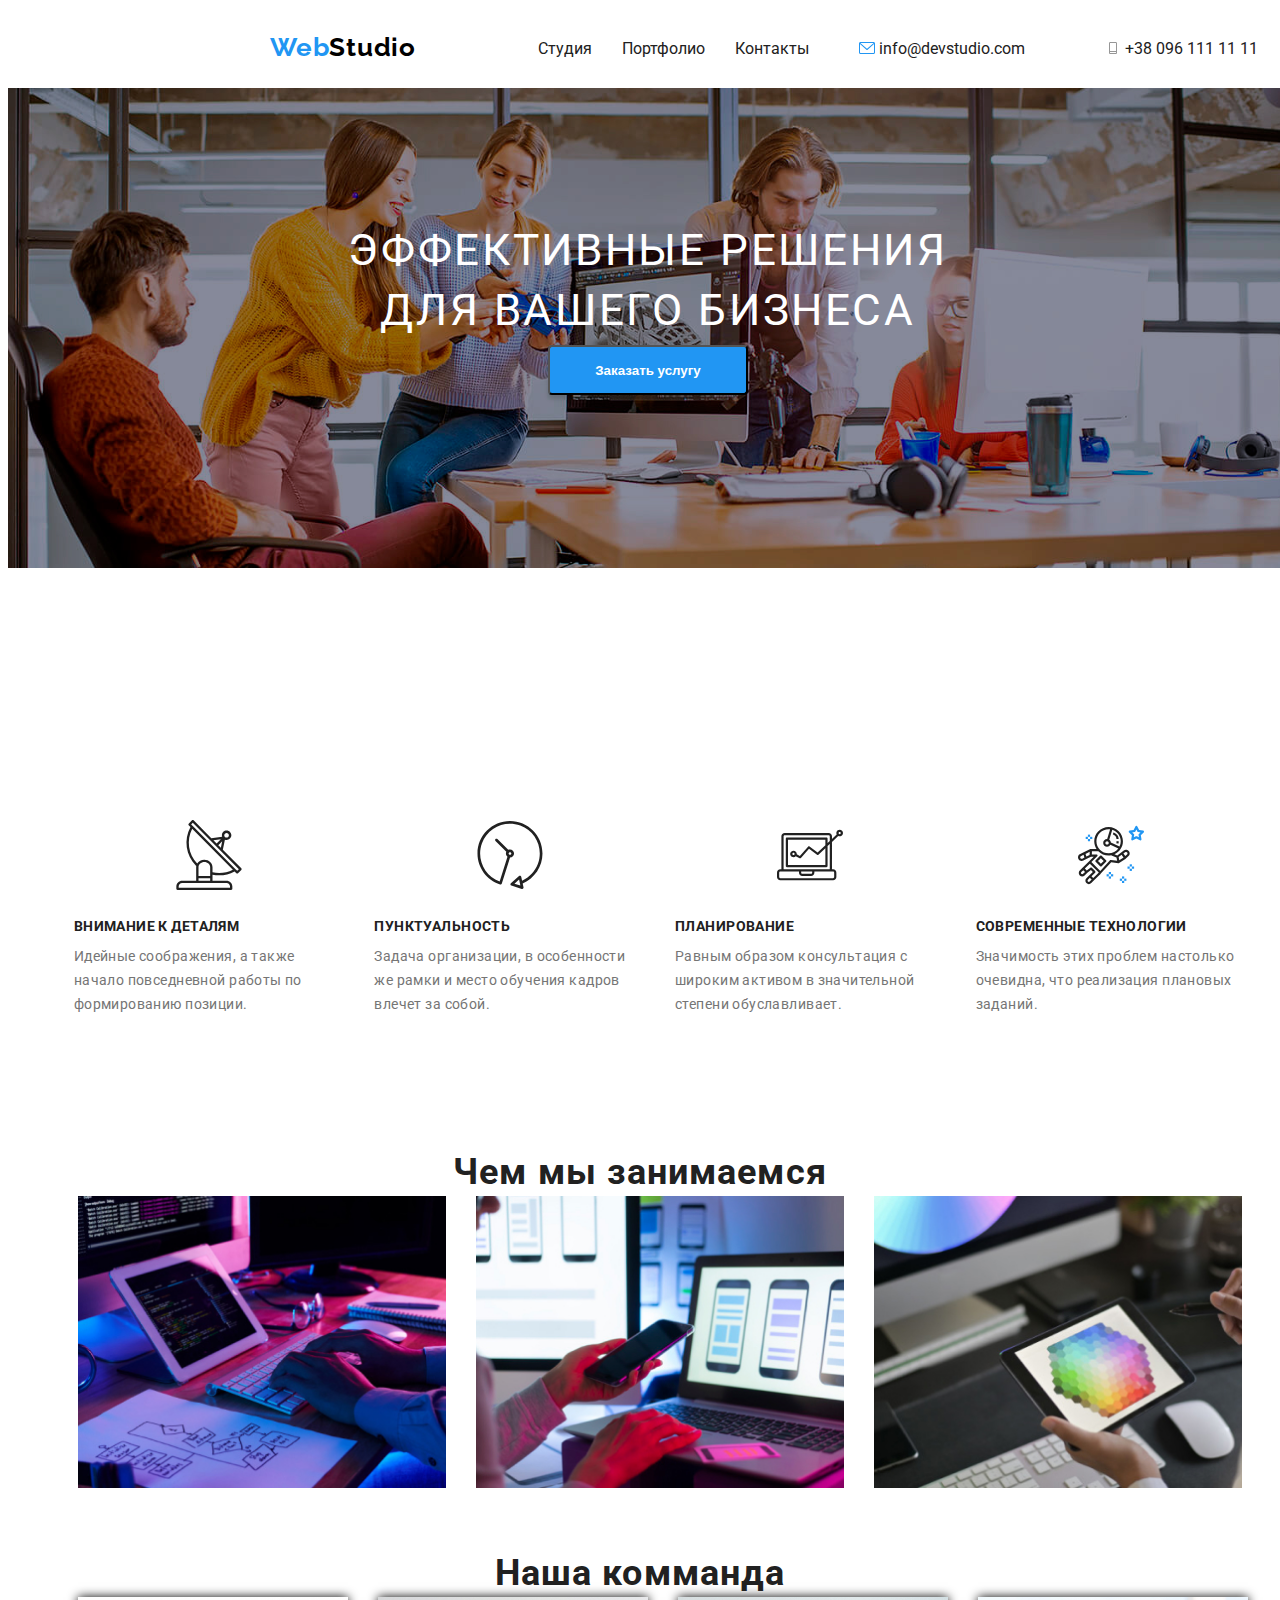
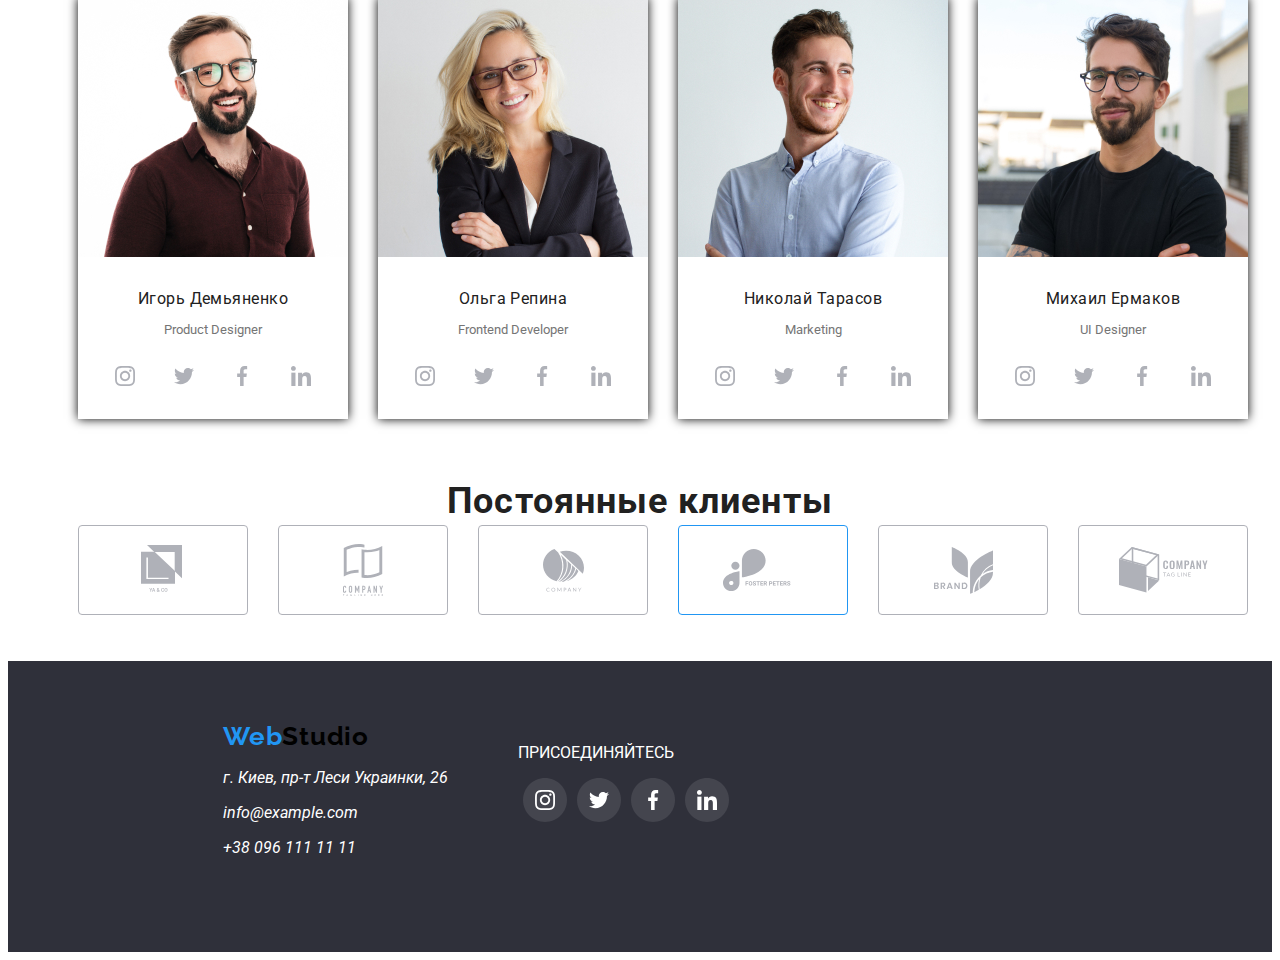
==== index.html @ 5c110756 "Add files via upload" ====
<!DOCTYPE html>
<html lang="en">
  <head>
    <meta charset="UTF-8" />
    <meta name="viewport" content="width=device-width, initial-scale=1.0" />
    <title>Web Studio</title>
    <link rel="stylesheet" href="./css/styles.css" />
    <link rel="preconnect" href="https://fonts.gstatic.com" />
    <link
      href="https://fonts.googleapis.com/css2?family=Roboto:wght@700;900&display=swap"
      rel="stylesheet"
    />
    <link rel="preconnect" href="https://fonts.gstatic.com" />
    <link
      href="https://fonts.googleapis.com/css2?family=Raleway:wght@700&display=swap"
      rel="stylesheet"
    />
    <style>
      a {
        color: #212121;
        text-decoration: none;
      }
      a:visited {
        color: #800080;
      }
      a:hover {
        color: #2196f3;
      }
    </style>
  </head>
  <body>
    <header>
      <div class="container">
        <a class="logotype" href="./">
          <span class="logotype-part1">Web</span
          ><span class="logotype-part2">Studio</span>
        </a>
        <div class="header-nav">
          <div>
            <ul class="nav-list">
              <li>
                <a href="./" class="nav-link current">Студия</a>
              </li>
              <li>
                <a href="./portfolio.html" class="nav-link">Портфолио</a>
              </li>
              <li>
                <a href="./" class="nav-link">Контакты</a>
              </li>
            </ul>
          </div>
          <div>
            <!-- Контакти -->
            <ul class="contacts-list">
              <!-- contacts-list -->
              <li>
                <object
                  data="./images/icons/mail.svg"
                  type="image/svg+xml"
                  width="16"
                  height="12"
                ></object>
                <a href="info@devstudio.com">info@devstudio.com</a>
              </li>
              <li>
                <object
                  data="./images/icons/phone.svg"
                  type="image/svg+xml"
                  width="16"
                  height="12"
                ></object>
                <a href="tel:380961111111">+38 096 111 11 11</a>
              </li>
            </ul>
          </div>
        </div>
      </div>
    </header>

    <!-- Шапка -->
    <div class="hero">
      <div class="divlogo">
        <!--<img class="img-size" src="/images/Logo_Head.jpg" alt="" />-->
        <object class="img-size" data="./images/Logo_Head.svg" type="image/svg+xml" ></object>
        <div class="hero-title">Эффективные решения для вашего бизнеса</div>
        <button class="button-title">
          <b>Заказать услугу</b>
        </button>
      </div>
    </div>

    <!-- Особливості -->
    
      <div>
        <ul class="features">
          <li class="features-card">
            <object class="vector1" data="./images/Vector1.svg" type="image/svg+xml" width="auto" height="70px"></object>
            <div class="features-names">Внимание к деталям</div>
            <div class="features-text">
              Идейные соображения, а также начало повседневной работы по
              формированию позиции.
            </div>
          </li>
          <li class="features-card">
            <object class="vector1" data="./images/Vector2.svg" type="image/svg+xml" width="66" height="70"></object>
            <div class="features-names">Пунктуальность</div>
            <div class="features-text">
              Задача организации, в особенности же рамки и место обучения кадров
              влечет за собой.
            </div>
          </li>
          <li class="features-card">
            <object class="vector1" data="./images/Vector3.svg" type="image/svg+xml" width="66" height="70"></object>
            <div class="features-names">Планирование</div>
            <div class="features-text">
              Равным образом консультация с широким активом в значительной
              степени обуславливает.
            </div>
          </li>
          <li class="features-card">
            <object class="vector1" data="./images/Vector4.svg" type="image/svg+xml" width="66" height="70"></object>
            <div class="features-names">Современные технологии</div>
            <div class="features-text">
              Значимость этих проблем настолько очевидна, что реализация
              плановых заданий.
            </div>
          </li>
        </ul>
      </div>

    <!-- Чим ми займаємось -->
      <div class="working-command-section">
        <h2 class="working-command-title">Чем мы занимаемся</h2>
        <ul class="ourworking">
          <li class="ourworking-card">
            <img
              class="img-size"
              src="./images/1.jpg"
              alt="Разработка HTML страниц"
            />
          </li>
          <li class="ourworking-card">
            <img
              class="img-size"
              src="./images/2.jpg"
              alt="Разработка HTML страниц для мобильных телефонов"
            />
          </li>
          <li class="ourworking-card">
            <img
              class="img-size"
              src="./images/3.jpg"
              alt="Разработка HTML страниц для планшетов"
            />
          </li>
        </ul>
      </div>

    <!-- Наша команда -->
      <div class="working-command-section">
        <h2 class="working-command-title">Наша комманда</h2>
        <ul class="ourcommand">
          <li class="ourcommand-card">
            <img src="./images/Card1.jpg" alt="Игорь Демьяненко" />
            <div class="ourcommand-names">Игорь Демьяненко</div>
            <p class="ourcommand-profi">Product Designer</p>
            <div>
              <ul class="socialnetworks-links">
                <li class="socialnetworks-item">
                  <a href="./">
                    <img src="./images/icons/social-instagram.svg" type="image/svg+xml" alt="" />
                  </a>
                </li>
                <li class="socialnetworks-item">
                  <a href="./">
                    <img src="./images/icons/social-twitter.svg" type="image/svg+xml" alt="" />
                  </a>
                </li>
                <li class="socialnetworks-item">
                  <a href="./">
                    <img src="./images/icons/social-facebook.svg" type="image/svg+xml" alt="" />
                  </a>
                </li>
                <li class="socialnetworks-item">
                  <a href="./">
                    <img src="./images/icons/social-linkedin.svg" type="image/svg+xml" alt="" />
                  </a>
                </li>
              </ul>
            </div>
          </li>
          <li class="ourcommand-card">
            <img src="./images/Card2.jpg" alt="Ольга Репина" />
            <div class="ourcommand-names">Ольга Репина</div>
            <p class="ourcommand-profi">Frontend Developer</p>
            <div>
              <ul class="socialnetworks-links">
                <li class="socialnetworks-item">
                  <a href="./">
                    <img src="./images/icons/social-instagram.svg" type="image/svg+xml" alt="" />
                  </a>
                </li>
                <li class="socialnetworks-item">
                  <a href="./">
                    <img src="./images/icons/social-twitter.svg" type="image/svg+xml" alt="" />
                  </a>
                </li>
                <li class="socialnetworks-item">
                  <a href="./">
                    <img src="./images/icons/social-facebook.svg" type="image/svg+xml" alt="" />
                  </a>
                </li>
                <li class="socialnetworks-item">
                  <a href="./">
                    <img src="./images/icons/social-linkedin.svg" type="image/svg+xml" alt="" />
                  </a>
                </li>
              </ul>
            </div>
          </li>
          <li class="ourcommand-card">
            <img src="./images/Card3.jpg" alt="Николай Тарасов" />
            <div class="ourcommand-names">Николай Тарасов</div>
            <p class="ourcommand-profi">Marketing</p>
            <div>
              <ul class="socialnetworks-links">
                <li class="socialnetworks-item">
                  <a href="./">
                    <img src="./images/icons/social-instagram.svg" type="image/svg+xml" alt="" />
                  </a>                  
                </li>
                <li class="socialnetworks-item">
                  <a href="./">
                    <img src="./images/icons/social-twitter.svg" type="image/svg+xml" alt="" />
                  </a>
                </li>
                <li class="socialnetworks-item">
                  <a href="./">
                    <img src="./images/icons/social-facebook.svg" type="image/svg+xml" alt="" />
                  </a>
                </li>
                <li class="socialnetworks-item">
                  <a href="./">
                    <img src="./images/icons/social-linkedin.svg" type="image/svg+xml" alt="" />
                  </a>
                </li>
              </ul>
            </div>
          </li>
          <li class="ourcommand-card">
            <img src="./images/Card4.jpg" alt="Михаил Ермаков" />
            <div class="ourcommand-names">Михаил Ермаков</div>
            <p class="ourcommand-profi">UI Designer</p>
            <div>
              <ul class="socialnetworks-links">
                <li class="socialnetworks-item">
                  <a href="./">
                    <img src="./images/icons/social-instagram.svg" type="image/svg+xml" alt="" />
                  </a>
                </li>
                <li class="socialnetworks-item">
                  <a href="./">
                    <img src="./images/icons/social-twitter.svg" type="image/svg+xml" alt="" />
                  </a>
                </li>
                <li class="socialnetworks-item">
                  <a href="./">
                    <img src="./images/icons/social-facebook.svg" type="image/svg+xml" alt="" />
                  </a>
                </li>
                <li class="socialnetworks-item">
                  <a href="./">
                    <img src="./images/icons/social-linkedin.svg" type="image/svg+xml" alt="" />
                  </a>
                </li>
              </ul>
            </div>
          </li>
        </ul>
      </div>

    <!-- Постійні клієнти -->
      <div class="working-command-section">
        <h2 class="working-command-title">Постоянные клиенты</h2>
        <ul class="ourclients">
          <li class="ourclients-item">
            <a href="./">             
              <img src="./images/icons/Client1.svg" type="image/svg+xml" alt="" />
            </a>            
          </li>
          <li class="ourclients-item">
            <a href="./">
              <img src="./images/icons/Client2.svg" type="image/svg+xml" alt="" />
            </a>
          </li>
          <li class="ourclients-item">
            <a href="./">
              <img src="./images/icons/Client3.svg" type="image/svg+xml" alt="" />
            </a>
          </li>
          <li class="ourclients-item">
            <a href="./">
              <img src="./images/icons/Client4.svg" type="image/svg+xml" alt="" />
            </a>
          </li>
          <li class="ourclients-item">
            <a href="./">
              <img src="./images/icons/Client5.svg" type="image/svg+xml" alt="" />
            </a>
          </li>
          <li class="ourclients-item">
            <a href="./">
              <img src="./images/icons/Client6.svg" type="image/svg+xml" alt="" />
            </a>
          </li>
        </ul>
      </div>

    <footer>
      <div class="main-footer">
        <div class="footer">
          <div class="thisfooter">
            <a class="logotype" href="./">
              <span class="logotype-part1">Web</span
              ><span class="logotype-part2">Studio</span>
            </a>
            <address class="address-block">
              <p>г. Киев, пр-т Леси Украинки, 26</p>
              <p>
                <a class="link-email-footer" href="info@example.com"
                  >info@example.com</a>
              </p>
              <p>
                <a class="link-tel-footer" href="tel:380961111111"
                  >+38 096 111 11 11</a>
              </p>
            </address>
          </div>
          <div class="socialfooter">
            <div class="socialfooter-title">ПРИСОЕДИНЯЙТЕСЬ</div>
            <div>
              <ul class="socialfooter-links">
                <li class="socialfooter-item">
                  <a href="./">
                    <img src="./images/icons/social-instagram-big.svg" alt="" />
                  </a>
                </li>
                <li class="socialfooter-item">
                  <a href="./">
                    <img src="./images/icons/social-twitter-big.svg" alt="" />
                  </a>
                </li>
                <li class="socialfooter-item">
                  <a href="./">
                    <img src="./images/icons/social-facebook-big.svg" alt="" />
                  </a>
                </li>
                <li class="socialfooter-item">
                  <a href="./">
                    <img src="./images/icons/social-linkedin-big.svg" alt="" />
                  </a>
                </li>
              </ul>
            </div>
          </div>
        </div>
      </div>
    </footer>
  </body>
</html>
---- css/styles.css ----
body {
  font-family: "Roboto", sans-serif;
  font-style: normal;
}

/* ------------------ */
.header .container {
  color: #ffffff;
  position: absolute;
}

.container {
  margin-bottom: 24px;
  width: 1200px;
  height: 80px;
  padding: 0 15px;
  margin: 0 auto;
  display: flex;
  box-sizing: border-box;
  display: flex;
}

.header a {
  color: #ffffff;
  font-size: 12px;
}

.nav-link {
  display: flex;
}

.header-nav,
.nav-list,
.contacts-list {
  display: flex;
  list-style-type: none;
  justify-content: space-between;
}

.nav-list {
  margin-left: 10px;
  padding-left: 93px;
  padding-top: 24px;
  padding-bottom: 24px;
}

.header-nav {
  align-items: center;
}

.nav-list li {
  margin-left: 10px;
  margin-right: 10px;
  padding-left: 10px;
  padding-top: 24px;
  padding-bottom: 24px;
}

.contacts-list {
  /*padding-left: 93px;*/
  padding-top: 24px;
  padding-bottom: 24px;
  width: 100%;
}

.contacts-list li:not(:last-child) {
  margin-right: 40px;
}

.nav-link:hover {
  color: #2196f3;
}

.header {
  position: absolute;
  bottom: -399px;
  transform: rotate(-90deg);
  z-index: 2;
}

/*-------------------*/

.divlogo {
  position: absolute;
  width: 100%;
}

.hero {
  width: 1600px;
  height: 600px;
  left: 0px;
  top: 80px;
  max-width: 1600px;
}

.hero-title {
  position: absolute;
  padding-top: 100px;
  padding-bottom: 200px;
  padding-left: 452px;
  padding-right: 452px;
  width: 696px;
  height: 120px;
  top: 50%;
  left: 50%;
  transform: translate(-50%, -50%);
  font-weight: 696px;
  font-size: 44px;
  line-height: 60px;
  text-align: center;
  letter-spacing: 0.06em;
  text-transform: uppercase;
  color: #ffffff;
}

.button-title {
  position: absolute;
  margin-top: 40px;
  width: 200px;
  height: 50px;
  top: 50%;
  left: 50%;
  transform: translate(-50%, -50%);
  color: #ffffff;
  background: #2196f3;
  box-shadow: 0px 4px 4px rgba(0, 0, 0, 0.15);
  border-radius: 4px;
}

.vector1 {
  padding-bottom: 25px;
  padding-top: 25px;
  padding-left: 102.34px;
  padding-right: 102.34px;
}

.vectors {
  width: 270px;
  height: 120px;
  background: hsl(250, 37%, 97%);
}

.features {
  padding-top: 94px;
  padding-bottom: 94px;
  /*padding-left: 215px;
  padding-right: 215px;*/
  width: auto;
  align-self: center;
  font-size: small;
  list-style-type: none;
  display: flex;
  justify-content: center;
}

.features-card {
  margin: 0 15px;
}

.features-names {
  padding-bottom: 10px;
  width: 270px;
  height: 16px;
  left: 515px;
  top: 774px;
  font-family: Roboto;
  font-style: normal;
  font-weight: bold;
  font-size: 14px;
  line-height: 16px;
  letter-spacing: 0.03em;
  text-transform: uppercase;
  color: #212121;
}

.features-text {
  width: 270px;
  height: 75px;
  left: 515px;
  top: 800px;
  font-family: Roboto;
  font-style: normal;
  font-weight: normal;
  font-size: 14px;
  line-height: 24px;
  letter-spacing: 0.03em;
  color: #757575;
}

.ourworking {
  padding-top: 50px;
  padding-bottom: 10px;
  /*padding-left: 215px;
  padding-right: 215px;*/
  width: 100%;
  align-content: center;
  align-tracks: normal;
  font-size: small;
  list-style-type: none;
  display: flex;
  justify-content: center;
}

.ourworking-card {
  margin: 0 15px;
}

.working-command-section {
  padding-top: 94px;
  padding: 0 15px;
  margin: 20px auto;
  display: flex;
}

.ourcommand {
  padding-top: 50px;
  padding-bottom: 10px;
  /*padding-left: 215px;
  padding-right: 215px;*/
  width: 100%;
  align-content: center;
  text-align: center;
  font-size: small;
  list-style-type: none;
  display: flex;
  justify-content: center;
}

.ourcommand-card {
  margin: 0 15px;
  box-shadow: 0 0 10px rgba(0, 0, 0, 1);
}

.working-command-title {
  position: absolute;
  align-content: center;
  color: #212121;
  left: 50%;
  transform: translate(-50%, 0);
  font-family: Roboto;
  font-style: normal;
  font-size: 36px;
  line-height: 18.75px;
  text-align: center;
  letter-spacing: 0.03em;
}

.ourcommand-names {
  padding-top: 30px;
  align-content: center;
  color: #212121;
  font-family: Roboto;
  font-style: normal;
  font-size: 16px;
  line-height: 18.75px;
  text-align: center;
  letter-spacing: 0.03em;
}

.working-command-list {
  padding-left: 30px;
  padding-top: 50px;
  padding-bottom: 24px;
}

.ourcommand-profi {
  color: #757575;
}

.logotype {
  padding-left: 215px;
  padding-top: 24px;
  padding-bottom: 25px;
  width: 145px;
  height: 31px;
  font-family: Raleway;
  font-style: normal;
  font-weight: bold;
  font-size: 26px;
  line-height: 31px;
  letter-spacing: 0.03em;
  text-decoration: none;
}

.logotype-part1 {
  color: #2196f3;
}

.logotype-part2 {
  color: #000000;
}

.img-size {
  width: 100%;
}

.link-study {
  padding-left: 30px;
  padding-top: 5px;
  font-family: Roboto;
  font-style: normal;
  font-weight: 500;
  font-size: 14px;
  line-height: 16px;
  letter-spacing: 0.02em;
  color: rgba(21, 21, 21, 0.6);
  text-decoration: none;
}

.link-portfolio {
  padding-left: 20px;
  padding-top: 5px;
  font-family: Roboto;
  font-style: normal;
  font-weight: 500;
  font-size: 14px;
  line-height: 16px;
  letter-spacing: 0.02em;
  color: rgba(21, 21, 21, 0.6);
  text-decoration: none;
}

.link-contacts {
  padding-left: 20px;
  padding-top: 5px;
  font-family: Roboto;
  font-style: normal;
  font-weight: 500;
  font-size: 14px;
  line-height: 16px;
  letter-spacing: 0.02em;
  color: rgba(21, 21, 21, 0.6);
  text-decoration: none;
}

.link-email {
  padding-left: 100px;
  padding-top: 5px;
  text-decoration: none;
  color: rgba(21, 21, 21, 0.6);
}

.link-tel {
  padding-left: 30px;
  padding-top: 5px;
  text-decoration: none;
  color: rgba(21, 21, 21, 0.6);
}

.thisfooter {
  background-color: #2f303a;
  padding-top: 60px;
  padding-bottom: 60px;
  left: 10%;
  color: #ffffff;
}

.address-block {
  padding-left: 215px;
  color: rgba(ff, ff, ff, 0.6);
}

.link-email-footer {
  padding-top: 5px;
  text-decoration: none;
  color: #ffffff;
}

.link-tel-footer {
  padding-top: 5px;
  text-decoration: none;
  color: #ffffff;
}

.link-portfolio-menu {
  padding-top: 174px;
  padding-bottom: 10px;
  padding-left: 215px;
  padding-right: 215px;
  width: auto;
  font-size: small;
  align-self: auto;
  text-align: center;
  list-style-type: none;
  display: flex;
  justify-content: center;
}

.link-portfolio-list {
  padding-left: 22px;
  padding-right: 22px;
  padding-top: 6px;
  padding-bottom: 6px;
  margin: 4px;
}

.link-portfolio-list:hover {
  box-shadow: 0 0 10px rgba(0, 0, 0, 1);
}

.portfolio-photo {
  width: auto;
  height: auto;
  left: 615px;
  top: 262px;
  display: inline-table;
  margin: 15px;
  padding: 3px;
}

.portfolio-photo:hover {
  box-shadow: 0 0 10px rgba(0, 0, 0, 1);
}

.portfolio-caption {
  padding-left: 24px;
  font-family: Roboto;
  font-style: normal;
  font-weight: bold;
  font-size: 18px;
  line-height: 36px;
  letter-spacing: 0.06em;
  color: #212121;
  text-align: start;
}

.portfolio-text {
  padding-left: 24px;
  font-family: Roboto;
  font-style: normal;
  font-weight: normal;
  font-size: 16px;
  line-height: 30px;
  letter-spacing: 0.03em;
  color: #757575;
  text-align: start;
}

.portfolio-items {
  padding-top: 10px;
  padding-bottom: 10px;
  padding-left: 215px;
  padding-right: 215px;
  width: auto;
  align-self: center;
  text-align: center;
  font-size: small;
}

.hr {
  margin: 0;
  padding: 4px;
  width: auto;
  height: auto;
}

.ourclients {
  padding-top: 50px;
  padding-bottom: 10px;
  /*padding-left: 215px;
  padding-right: 215px;*/
  width: 100%;
  align-content: center;
  text-align: center;
  font-size: small;
  list-style-type: none;
  display: flex;
  justify-content: center;
}

.ourclients-item {
  margin: 0 15px;
}

.ourclients-item:hover {
  stroke: white;
  fill: red;
}

.socialnetworks-links {
  padding-left: 32px;
  padding-right: 32px;
  padding-top: 16px;
  padding-bottom: 30px;
  list-style-type: none;
  display: flex;
  justify-content: space-between;
}

.socialnetworks-item {
  margin: 0 5px;
}

.socialnetworks-item:hover {
  color: #2196f3;
  /*box-shadow: 0 0 10px rgba(0, 0, 0, 1);*/
}

.socialfooter {
  background-color: #2f303a;
  padding-top: 72px;
  padding-bottom: 100px;
  /*padding-left: 215px;
  padding-right: 215px;*/
  color: #ffffff;
  margin: 10px auto;
}

.socialfooter-links {
  padding-left: 70px;
  /*padding-top: 72px;*/
  list-style-type: none;
  display: flex;
  justify-content: center;
}

.socialfooter-item {
  margin: 0 5px;
}

.socialfooter-title {
  padding-left: 70px;
  /*padding-top: 72px;*/
  color: #ffffff;
}

.footer {
  background-color: #2f303a;
  display: inline-flex;
}

.main-footer {
  background-color: #2f303a;
}
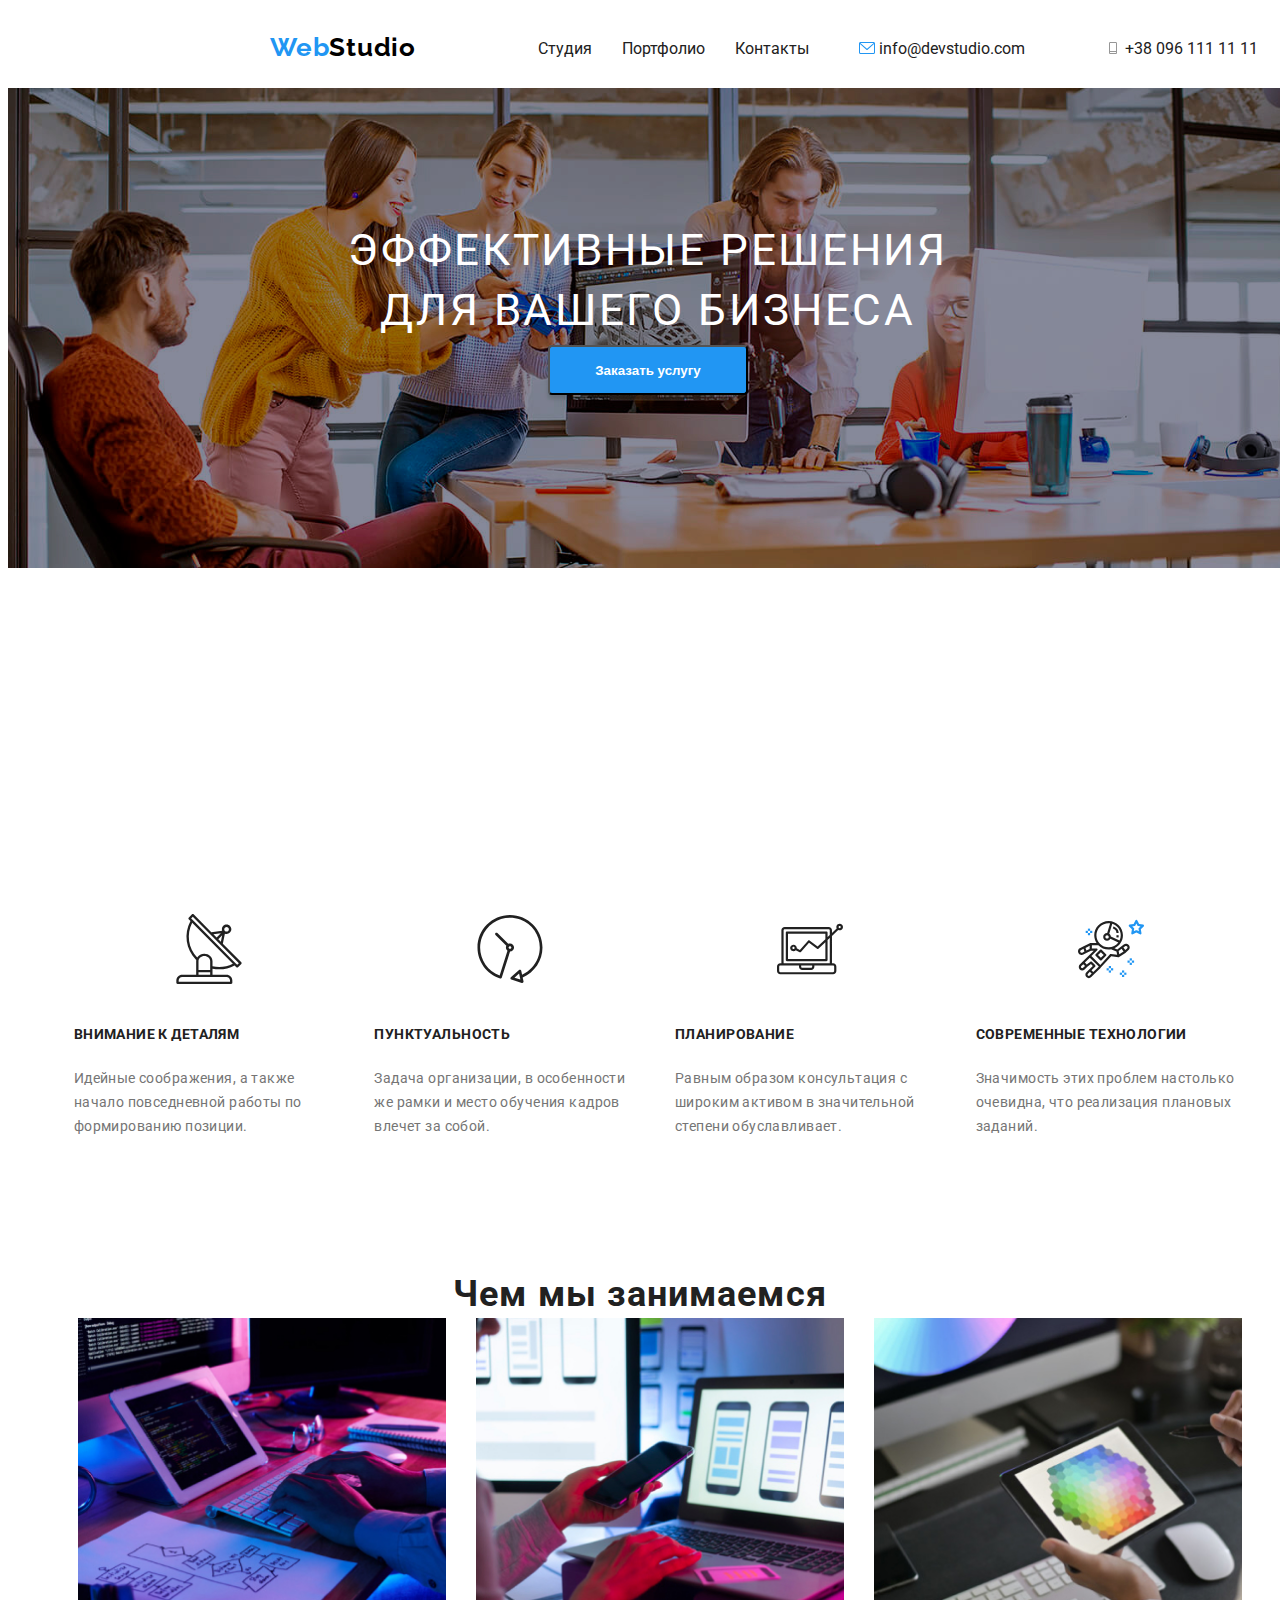
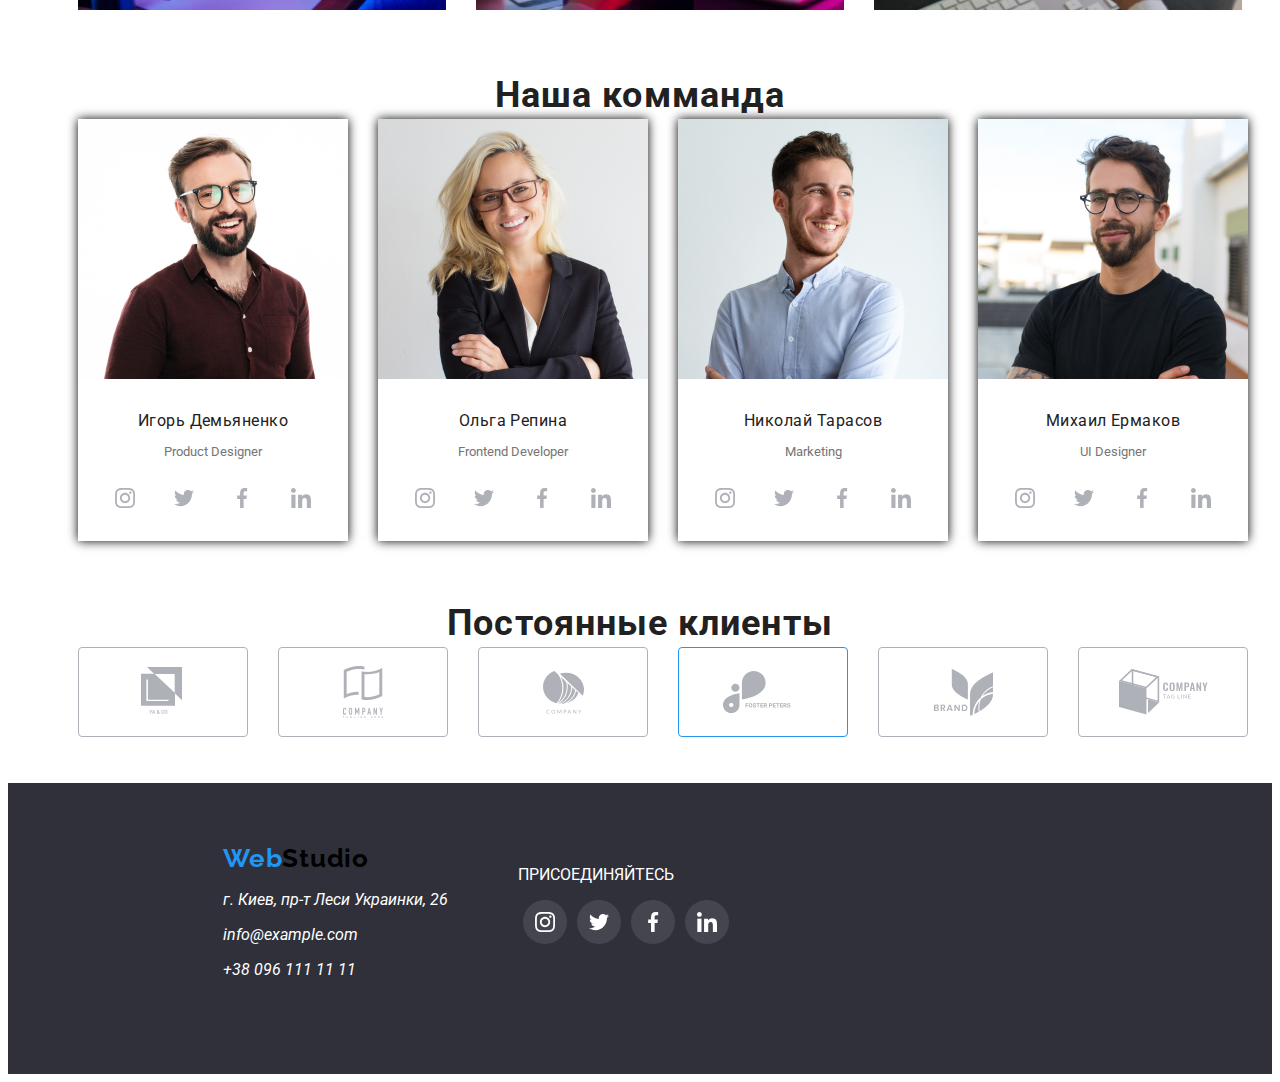
==== commit 743c62fb: "Add files via upload" ====
--- a/index.html
+++ b/index.html
@@ -81,7 +81,7 @@
     <div class="hero">
       <div class="divlogo">
         <!--<img class="img-size" src="/images/Logo_Head.jpg" alt="" />-->
-        <object class="img-size" data="./images/Logo_Head.svg" type="image/svg+xml" ></object>
+        <object class="img-size" data="./images/Logo_Head.svg"></object>
         <div class="hero-title">Эффективные решения для вашего бизнеса</div>
         <button class="button-title">
           <b>Заказать услугу</b>
@@ -90,231 +90,251 @@
     </div>
 
     <!-- Особливості -->
-    
-      <div>
-        <ul class="features">
-          <li class="features-card">
-            <object class="vector1" data="./images/Vector1.svg" type="image/svg+xml" width="auto" height="70px"></object>
-            <div class="features-names">Внимание к деталям</div>
-            <div class="features-text">
-              Идейные соображения, а также начало повседневной работы по
-              формированию позиции.
-            </div>
-          </li>
-          <li class="features-card">
-            <object class="vector1" data="./images/Vector2.svg" type="image/svg+xml" width="66" height="70"></object>
-            <div class="features-names">Пунктуальность</div>
-            <div class="features-text">
-              Задача организации, в особенности же рамки и место обучения кадров
-              влечет за собой.
-            </div>
-          </li>
-          <li class="features-card">
-            <object class="vector1" data="./images/Vector3.svg" type="image/svg+xml" width="66" height="70"></object>
-            <div class="features-names">Планирование</div>
-            <div class="features-text">
-              Равным образом консультация с широким активом в значительной
-              степени обуславливает.
-            </div>
-          </li>
-          <li class="features-card">
-            <object class="vector1" data="./images/Vector4.svg" type="image/svg+xml" width="66" height="70"></object>
-            <div class="features-names">Современные технологии</div>
-            <div class="features-text">
-              Значимость этих проблем настолько очевидна, что реализация
-              плановых заданий.
-            </div>
-          </li>
-        </ul>
-      </div>
+
+    <div>
+      <ul class="features">
+        <li class="features-card">
+          <object
+            class="vector1"
+            data="./images/Vector1.svg"
+            width="66"
+            height="70"
+          ></object>
+          <h3 class="features-names">Внимание к деталям</h3>
+          <div class="features-text">
+            Идейные соображения, а также начало повседневной работы по
+            формированию позиции.
+          </div>
+        </li>
+        <li class="features-card">
+          <object
+            class="vector1"
+            data="./images/Vector2.svg"
+            width="66"
+            height="70"
+          ></object>
+          <h3 class="features-names">Пунктуальность</h3>
+          <div class="features-text">
+            Задача организации, в особенности же рамки и место обучения кадров
+            влечет за собой.
+          </div>
+        </li>
+        <li class="features-card">
+          <object
+            class="vector1"
+            data="./images/Vector3.svg"
+            width="66"
+            height="70"
+          ></object>
+          <h3 class="features-names">Планирование</h3>
+          <div class="features-text">
+            Равным образом консультация с широким активом в значительной степени
+            обуславливает.
+          </div>
+        </li>
+        <li class="features-card">
+          <object
+            class="vector1"
+            data="./images/Vector4.svg"
+            width="66"
+            height="70"
+          ></object>
+          <h3 class="features-names">Современные технологии</h3>
+          <div class="features-text">
+            Значимость этих проблем настолько очевидна, что реализация плановых
+            заданий.
+          </div>
+        </li>
+      </ul>
+    </div>
 
     <!-- Чим ми займаємось -->
-      <div class="working-command-section">
-        <h2 class="working-command-title">Чем мы занимаемся</h2>
-        <ul class="ourworking">
-          <li class="ourworking-card">
-            <img
-              class="img-size"
-              src="./images/1.jpg"
-              alt="Разработка HTML страниц"
-            />
-          </li>
-          <li class="ourworking-card">
-            <img
-              class="img-size"
-              src="./images/2.jpg"
-              alt="Разработка HTML страниц для мобильных телефонов"
-            />
-          </li>
-          <li class="ourworking-card">
-            <img
-              class="img-size"
-              src="./images/3.jpg"
-              alt="Разработка HTML страниц для планшетов"
-            />
-          </li>
-        </ul>
-      </div>
+    <div class="working-command-section">
+      <h2 class="working-command-title">Чем мы занимаемся</h2>
+      <ul class="ourworking">
+        <li class="ourworking-card">
+          <img
+            class="img-size"
+            src="./images/1.jpg"
+            alt="Разработка HTML страниц"
+          />
+        </li>
+        <li class="ourworking-card">
+          <img
+            class="img-size"
+            src="./images/2.jpg"
+            alt="Разработка HTML страниц для мобильных телефонов"
+          />
+        </li>
+        <li class="ourworking-card">
+          <img
+            class="img-size"
+            src="./images/3.jpg"
+            alt="Разработка HTML страниц для планшетов"
+          />
+        </li>
+      </ul>
+    </div>
 
     <!-- Наша команда -->
-      <div class="working-command-section">
-        <h2 class="working-command-title">Наша комманда</h2>
-        <ul class="ourcommand">
-          <li class="ourcommand-card">
-            <img src="./images/Card1.jpg" alt="Игорь Демьяненко" />
-            <div class="ourcommand-names">Игорь Демьяненко</div>
-            <p class="ourcommand-profi">Product Designer</p>
-            <div>
-              <ul class="socialnetworks-links">
-                <li class="socialnetworks-item">
-                  <a href="./">
-                    <img src="./images/icons/social-instagram.svg" type="image/svg+xml" alt="" />
-                  </a>
-                </li>
-                <li class="socialnetworks-item">
-                  <a href="./">
-                    <img src="./images/icons/social-twitter.svg" type="image/svg+xml" alt="" />
-                  </a>
-                </li>
-                <li class="socialnetworks-item">
-                  <a href="./">
-                    <img src="./images/icons/social-facebook.svg" type="image/svg+xml" alt="" />
-                  </a>
-                </li>
-                <li class="socialnetworks-item">
-                  <a href="./">
-                    <img src="./images/icons/social-linkedin.svg" type="image/svg+xml" alt="" />
-                  </a>
-                </li>
-              </ul>
-            </div>
-          </li>
-          <li class="ourcommand-card">
-            <img src="./images/Card2.jpg" alt="Ольга Репина" />
-            <div class="ourcommand-names">Ольга Репина</div>
-            <p class="ourcommand-profi">Frontend Developer</p>
-            <div>
-              <ul class="socialnetworks-links">
-                <li class="socialnetworks-item">
-                  <a href="./">
-                    <img src="./images/icons/social-instagram.svg" type="image/svg+xml" alt="" />
-                  </a>
-                </li>
-                <li class="socialnetworks-item">
-                  <a href="./">
-                    <img src="./images/icons/social-twitter.svg" type="image/svg+xml" alt="" />
-                  </a>
-                </li>
-                <li class="socialnetworks-item">
-                  <a href="./">
-                    <img src="./images/icons/social-facebook.svg" type="image/svg+xml" alt="" />
-                  </a>
-                </li>
-                <li class="socialnetworks-item">
-                  <a href="./">
-                    <img src="./images/icons/social-linkedin.svg" type="image/svg+xml" alt="" />
-                  </a>
-                </li>
-              </ul>
-            </div>
-          </li>
-          <li class="ourcommand-card">
-            <img src="./images/Card3.jpg" alt="Николай Тарасов" />
-            <div class="ourcommand-names">Николай Тарасов</div>
-            <p class="ourcommand-profi">Marketing</p>
-            <div>
-              <ul class="socialnetworks-links">
-                <li class="socialnetworks-item">
-                  <a href="./">
-                    <img src="./images/icons/social-instagram.svg" type="image/svg+xml" alt="" />
-                  </a>                  
-                </li>
-                <li class="socialnetworks-item">
-                  <a href="./">
-                    <img src="./images/icons/social-twitter.svg" type="image/svg+xml" alt="" />
-                  </a>
-                </li>
-                <li class="socialnetworks-item">
-                  <a href="./">
-                    <img src="./images/icons/social-facebook.svg" type="image/svg+xml" alt="" />
-                  </a>
-                </li>
-                <li class="socialnetworks-item">
-                  <a href="./">
-                    <img src="./images/icons/social-linkedin.svg" type="image/svg+xml" alt="" />
-                  </a>
-                </li>
-              </ul>
-            </div>
-          </li>
-          <li class="ourcommand-card">
-            <img src="./images/Card4.jpg" alt="Михаил Ермаков" />
-            <div class="ourcommand-names">Михаил Ермаков</div>
-            <p class="ourcommand-profi">UI Designer</p>
-            <div>
-              <ul class="socialnetworks-links">
-                <li class="socialnetworks-item">
-                  <a href="./">
-                    <img src="./images/icons/social-instagram.svg" type="image/svg+xml" alt="" />
-                  </a>
-                </li>
-                <li class="socialnetworks-item">
-                  <a href="./">
-                    <img src="./images/icons/social-twitter.svg" type="image/svg+xml" alt="" />
-                  </a>
-                </li>
-                <li class="socialnetworks-item">
-                  <a href="./">
-                    <img src="./images/icons/social-facebook.svg" type="image/svg+xml" alt="" />
-                  </a>
-                </li>
-                <li class="socialnetworks-item">
-                  <a href="./">
-                    <img src="./images/icons/social-linkedin.svg" type="image/svg+xml" alt="" />
-                  </a>
-                </li>
-              </ul>
-            </div>
-          </li>
-        </ul>
-      </div>
+    <div class="working-command-section">
+      <h2 class="working-command-title">Наша комманда</h2>
+      <ul class="ourcommand">
+        <li class="ourcommand-card">
+          <img src="./images/Card1.jpg" alt="Игорь Демьяненко" />
+          <div class="ourcommand-names">Игорь Демьяненко</div>
+          <p class="ourcommand-profi">Product Designer</p>
+          <div>
+            <ul class="socialnetworks-links">
+              <li class="socialnetworks-item">
+                <a href="./">
+                  <img src="./images/icons/social-instagram.svg" alt="" />
+                </a>
+              </li>
+              <li class="socialnetworks-item">
+                <a href="./">
+                  <img src="./images/icons/social-twitter.svg" alt="" />
+                </a>
+              </li>
+              <li class="socialnetworks-item">
+                <a href="./">
+                  <img src="./images/icons/social-facebook.svg" alt="" />
+                </a>
+              </li>
+              <li class="socialnetworks-item">
+                <a href="./">
+                  <img src="./images/icons/social-linkedin.svg" alt="" />
+                </a>
+              </li>
+            </ul>
+          </div>
+        </li>
+        <li class="ourcommand-card">
+          <img src="./images/Card2.jpg" alt="Ольга Репина" />
+          <div class="ourcommand-names">Ольга Репина</div>
+          <p class="ourcommand-profi">Frontend Developer</p>
+          <div>
+            <ul class="socialnetworks-links">
+              <li class="socialnetworks-item">
+                <a href="./">
+                  <img src="./images/icons/social-instagram.svg" alt="" />
+                </a>
+              </li>
+              <li class="socialnetworks-item">
+                <a href="./">
+                  <img src="./images/icons/social-twitter.svg" alt="" />
+                </a>
+              </li>
+              <li class="socialnetworks-item">
+                <a href="./">
+                  <img src="./images/icons/social-facebook.svg" alt="" />
+                </a>
+              </li>
+              <li class="socialnetworks-item">
+                <a href="./">
+                  <img src="./images/icons/social-linkedin.svg" alt="" />
+                </a>
+              </li>
+            </ul>
+          </div>
+        </li>
+        <li class="ourcommand-card">
+          <img src="./images/Card3.jpg" alt="Николай Тарасов" />
+          <div class="ourcommand-names">Николай Тарасов</div>
+          <p class="ourcommand-profi">Marketing</p>
+          <div>
+            <ul class="socialnetworks-links">
+              <li class="socialnetworks-item">
+                <a href="./">
+                  <img src="./images/icons/social-instagram.svg" alt="" />
+                </a>
+              </li>
+              <li class="socialnetworks-item">
+                <a href="./">
+                  <img src="./images/icons/social-twitter.svg" alt="" />
+                </a>
+              </li>
+              <li class="socialnetworks-item">
+                <a href="./">
+                  <img src="./images/icons/social-facebook.svg" alt="" />
+                </a>
+              </li>
+              <li class="socialnetworks-item">
+                <a href="./">
+                  <img src="./images/icons/social-linkedin.svg" alt="" />
+                </a>
+              </li>
+            </ul>
+          </div>
+        </li>
+        <li class="ourcommand-card">
+          <img src="./images/Card4.jpg" alt="Михаил Ермаков" />
+          <div class="ourcommand-names">Михаил Ермаков</div>
+          <p class="ourcommand-profi">UI Designer</p>
+          <div>
+            <ul class="socialnetworks-links">
+              <li class="socialnetworks-item">
+                <a href="./">
+                  <img src="./images/icons/social-instagram.svg" alt="" />
+                </a>
+              </li>
+              <li class="socialnetworks-item">
+                <a href="./">
+                  <img src="./images/icons/social-twitter.svg" alt="" />
+                </a>
+              </li>
+              <li class="socialnetworks-item">
+                <a href="./">
+                  <img src="./images/icons/social-facebook.svg" alt="" />
+                </a>
+              </li>
+              <li class="socialnetworks-item">
+                <a href="./">
+                  <img src="./images/icons/social-linkedin.svg" alt="" />
+                </a>
+              </li>
+            </ul>
+          </div>
+        </li>
+      </ul>
+    </div>
 
     <!-- Постійні клієнти -->
-      <div class="working-command-section">
-        <h2 class="working-command-title">Постоянные клиенты</h2>
-        <ul class="ourclients">
-          <li class="ourclients-item">
-            <a href="./">             
-              <img src="./images/icons/Client1.svg" type="image/svg+xml" alt="" />
-            </a>            
-          </li>
-          <li class="ourclients-item">
-            <a href="./">
-              <img src="./images/icons/Client2.svg" type="image/svg+xml" alt="" />
-            </a>
-          </li>
-          <li class="ourclients-item">
-            <a href="./">
-              <img src="./images/icons/Client3.svg" type="image/svg+xml" alt="" />
-            </a>
-          </li>
-          <li class="ourclients-item">
-            <a href="./">
-              <img src="./images/icons/Client4.svg" type="image/svg+xml" alt="" />
-            </a>
-          </li>
-          <li class="ourclients-item">
-            <a href="./">
-              <img src="./images/icons/Client5.svg" type="image/svg+xml" alt="" />
-            </a>
-          </li>
-          <li class="ourclients-item">
-            <a href="./">
-              <img src="./images/icons/Client6.svg" type="image/svg+xml" alt="" />
-            </a>
-          </li>
-        </ul>
-      </div>
+    <div class="working-command-section">
+      <h2 class="working-command-title">Постоянные клиенты</h2>
+      <ul class="ourclients">
+        <li class="ourclients-item">
+          <a href="./">
+            <img src="./images/icons/Client1.svg" alt="" />
+          </a>
+        </li>
+        <li class="ourclients-item">
+          <a href="./">
+            <img src="./images/icons/Client2.svg" alt="" />
+          </a>
+        </li>
+        <li class="ourclients-item">
+          <a href="./">
+            <img src="./images/icons/Client3.svg" alt="" />
+          </a>
+        </li>
+        <li class="ourclients-item">
+          <a href="./">
+            <img src="./images/icons/Client4.svg" alt="" />
+          </a>
+        </li>
+        <li class="ourclients-item">
+          <a href="./">
+            <img src="./images/icons/Client5.svg" alt="" />
+          </a>
+        </li>
+        <li class="ourclients-item">
+          <a href="./">
+            <img src="./images/icons/Client6.svg" alt="" />
+          </a>
+        </li>
+      </ul>
+    </div>
 
     <footer>
       <div class="main-footer">
@@ -328,11 +348,13 @@
               <p>г. Киев, пр-т Леси Украинки, 26</p>
               <p>
                 <a class="link-email-footer" href="info@example.com"
-                  >info@example.com</a>
+                  >info@example.com</a
+                >
               </p>
               <p>
                 <a class="link-tel-footer" href="tel:380961111111"
-                  >+38 096 111 11 11</a>
+                  >+38 096 111 11 11</a
+                >
               </p>
             </address>
           </div>
--- a/css/styles.css
+++ b/css/styles.css
@@ -86,6 +86,7 @@
 }
 
 .hero {
+  padding-bottom: 94px;
   width: 1600px;
   height: 600px;
   left: 0px;
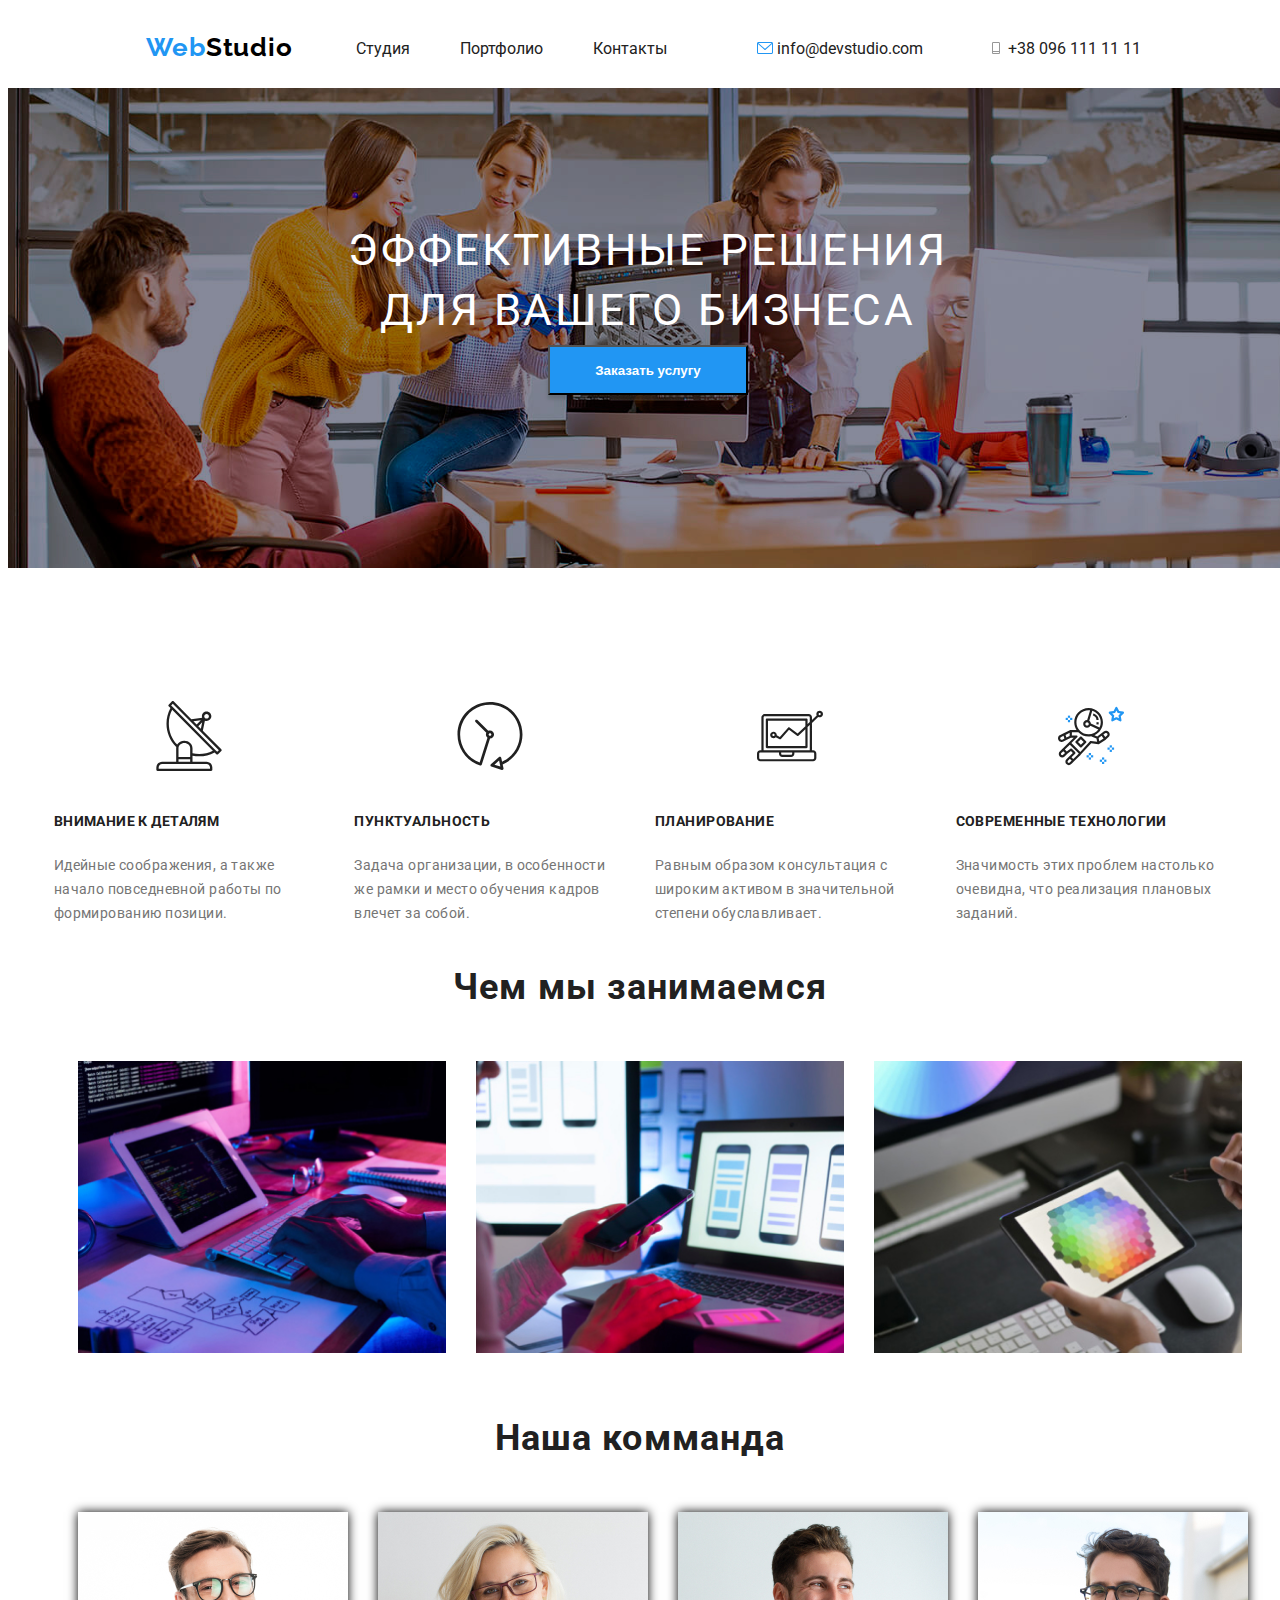
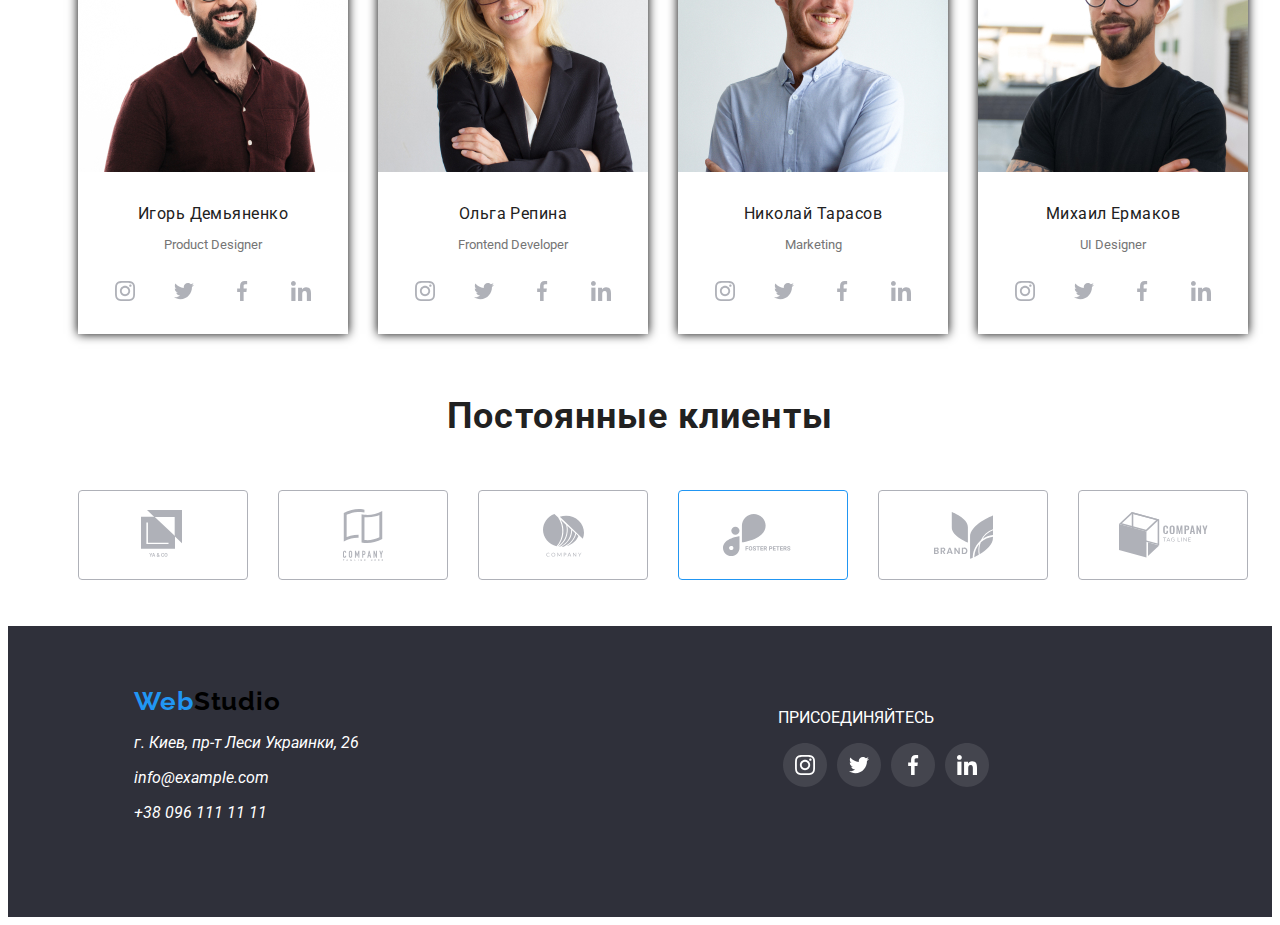
==== commit 1b1fbdcf: "Add files via upload" ====
--- a/index.html
+++ b/index.html
@@ -31,11 +31,10 @@
   <body>
     <header>
       <div class="container">
-        <a class="logotype" href="./">
-          <span class="logotype-part1">Web</span
-          ><span class="logotype-part2">Studio</span>
-        </a>
-        <div class="header-nav">
+        <nav class="header-nav">
+          <a class="logotype" href="./">
+            <span class="logotype-part1">Web</span><span class="logotype-part2">Studio</span>
+          </a>      
           <div>
             <ul class="nav-list">
               <li>
@@ -45,42 +44,30 @@
                 <a href="./portfolio.html" class="nav-link">Портфолио</a>
               </li>
               <li>
-                <a href="./" class="nav-link">Контакты</a>
+                <a href="#Contacts" class="nav-link">Контакты</a>
               </li>
             </ul>
           </div>
           <div>
             <!-- Контакти -->
             <ul class="contacts-list">
-              <!-- contacts-list -->
-              <li>
-                <object
-                  data="./images/icons/mail.svg"
-                  type="image/svg+xml"
-                  width="16"
-                  height="12"
-                ></object>
+              <li>
+                <object data="./images/icons/mail.svg" type="image/svg+xml" width="16" height="12"></object>
                 <a href="info@devstudio.com">info@devstudio.com</a>
               </li>
               <li>
-                <object
-                  data="./images/icons/phone.svg"
-                  type="image/svg+xml"
-                  width="16"
-                  height="12"
-                ></object>
+                <object data="./images/icons/phone.svg" type="image/svg+xml" width="16" height="12"></object>
                 <a href="tel:380961111111">+38 096 111 11 11</a>
               </li>
             </ul>
           </div>
-        </div>
+        </nav>
       </div>
     </header>
 
     <!-- Шапка -->
     <div class="hero">
       <div class="divlogo">
-        <!--<img class="img-size" src="/images/Logo_Head.jpg" alt="" />-->
         <object class="img-size" data="./images/Logo_Head.svg"></object>
         <div class="hero-title">Эффективные решения для вашего бизнеса</div>
         <button class="button-title">
@@ -90,7 +77,6 @@
     </div>
 
     <!-- Особливості -->
-
     <div>
       <ul class="features">
         <li class="features-card">
@@ -150,7 +136,9 @@
 
     <!-- Чим ми займаємось -->
     <div class="working-command-section">
-      <h2 class="working-command-title">Чем мы занимаемся</h2>
+      <div>
+        <h2 class="working-command-title">Чем мы занимаемся</h2>
+      </div>
       <ul class="ourworking">
         <li class="ourworking-card">
           <img
@@ -178,7 +166,9 @@
 
     <!-- Наша команда -->
     <div class="working-command-section">
-      <h2 class="working-command-title">Наша комманда</h2>
+      <div>
+        <h2 class="working-command-title">Наша комманда</h2>
+      </div>
       <ul class="ourcommand">
         <li class="ourcommand-card">
           <img src="./images/Card1.jpg" alt="Игорь Демьяненко" />
@@ -339,7 +329,7 @@
     <footer>
       <div class="main-footer">
         <div class="footer">
-          <div class="thisfooter">
+          <div id="Contacts" class="thisfooter">
             <a class="logotype" href="./">
               <span class="logotype-part1">Web</span
               ><span class="logotype-part2">Studio</span>
--- a/css/styles.css
+++ b/css/styles.css
@@ -11,7 +11,6 @@
 
 .container {
   margin-bottom: 24px;
-  width: 1200px;
   height: 80px;
   padding: 0 15px;
   margin: 0 auto;
@@ -34,33 +33,29 @@
 .contacts-list {
   display: flex;
   list-style-type: none;
-  justify-content: space-between;
 }
 
 .nav-list {
-  margin-left: 10px;
-  padding-left: 93px;
-  padding-top: 24px;
-  padding-bottom: 24px;
+  padding-top: 32px;
+  padding-bottom: 32px;
 }
 
 .header-nav {
+  padding-left: 10%; /*215px;*/
   align-items: center;
 }
 
 .nav-list li {
-  margin-left: 10px;
-  margin-right: 10px;
-  padding-left: 10px;
-  padding-top: 24px;
-  padding-bottom: 24px;
+  margin: 25px;
 }
 
 .contacts-list {
-  /*padding-left: 93px;*/
-  padding-top: 24px;
-  padding-bottom: 24px;
-  width: 100%;
+  padding-top: 32px;
+  padding-bottom: 32px;
+}
+
+.contacts-list li {
+  margin: 25px;
 }
 
 .contacts-list li:not(:last-child) {
@@ -78,6 +73,28 @@
   z-index: 2;
 }
 
+.logotype {
+  padding-top: 24px;
+  padding-bottom: 25px;
+  width: 145px;
+  height: 31px;
+  font-family: Raleway;
+  font-style: normal;
+  font-weight: bold;
+  font-size: 26px;
+  line-height: 31px;
+  letter-spacing: 0.03em;
+  text-decoration: none;
+}
+
+.logotype-part1 {
+  color: #2196f3;
+}
+
+.logotype-part2 {
+  color: #000000;
+}
+
 /*-------------------*/
 
 .divlogo {
@@ -86,7 +103,6 @@
 }
 
 .hero {
-  padding-bottom: 94px;
   width: 1600px;
   height: 600px;
   left: 0px;
@@ -125,12 +141,12 @@
   color: #ffffff;
   background: #2196f3;
   box-shadow: 0px 4px 4px rgba(0, 0, 0, 0.15);
-  border-radius: 4px;
+  /*  border-radius: 4px;*/
 }
 
 .vector1 {
   padding-bottom: 25px;
-  padding-top: 25px;
+  /*  padding-top: 25px;*/
   padding-left: 102.34px;
   padding-right: 102.34px;
 }
@@ -142,10 +158,8 @@
 }
 
 .features {
-  padding-top: 94px;
-  padding-bottom: 94px;
-  /*padding-left: 215px;
-  padding-right: 215px;*/
+  padding-left: 10%;
+  padding-right: 10%;
   width: auto;
   align-self: center;
   font-size: small;
@@ -189,11 +203,10 @@
 }
 
 .ourworking {
-  padding-top: 50px;
+  padding-top: 100px;
   padding-bottom: 10px;
-  /*padding-left: 215px;
-  padding-right: 215px;*/
-  width: 100%;
+  /*padding-left: 10%;
+  padding-right: 10%;*/
   align-content: center;
   align-tracks: normal;
   font-size: small;
@@ -214,11 +227,10 @@
 }
 
 .ourcommand {
-  padding-top: 50px;
+  padding-top: 100px;
   padding-bottom: 10px;
-  /*padding-left: 215px;
-  padding-right: 215px;*/
-  width: 100%;
+  /*padding-left: 10%;
+  padding-right: 10%;*/
   align-content: center;
   text-align: center;
   font-size: small;
@@ -268,27 +280,26 @@
   color: #757575;
 }
 
-.logotype {
-  padding-left: 215px;
-  padding-top: 24px;
-  padding-bottom: 25px;
-  width: 145px;
-  height: 31px;
-  font-family: Raleway;
-  font-style: normal;
-  font-weight: bold;
-  font-size: 26px;
-  line-height: 31px;
-  letter-spacing: 0.03em;
-  text-decoration: none;
-}
-
-.logotype-part1 {
-  color: #2196f3;
-}
-
-.logotype-part2 {
-  color: #000000;
+.ourclients {
+  padding-top: 100px;
+  padding-bottom: 10px;
+  /*padding-left: 10%;
+  padding-right: 10%;*/
+  align-content: center;
+  text-align: center;
+  font-size: small;
+  list-style-type: none;
+  display: flex;
+  justify-content: center;
+}
+
+.ourclients-item {
+  margin: 0 15px;
+}
+
+.ourclients-item:hover {
+  stroke: white;
+  background-color: #2196f3; /*???*/
 }
 
 .img-size {
@@ -349,15 +360,14 @@
 }
 
 .thisfooter {
+  padding-left: 10%; /*215px;*/
   background-color: #2f303a;
   padding-top: 60px;
   padding-bottom: 60px;
-  left: 10%;
   color: #ffffff;
 }
 
 .address-block {
-  padding-left: 215px;
   color: rgba(ff, ff, ff, 0.6);
 }
 
@@ -373,18 +383,22 @@
   color: #ffffff;
 }
 
+.portfolio {
+  padding-top: 94px;
+  padding-bottom: 94px;
+  /*padding-left: 10%;
+  padding-right: 10%;*/
+  align-self: center;
+}
+
 .link-portfolio-menu {
-  padding-top: 174px;
-  padding-bottom: 10px;
-  padding-left: 215px;
-  padding-right: 215px;
-  width: auto;
+  padding-left: 280px;
+  padding-bottom: 50px;
   font-size: small;
   align-self: auto;
   text-align: center;
   list-style-type: none;
   display: flex;
-  justify-content: center;
 }
 
 .link-portfolio-list {
@@ -396,12 +410,12 @@
 }
 
 .link-portfolio-list:hover {
+  /*color: #ffffff;
+  background: #2196f3;*/
   box-shadow: 0 0 10px rgba(0, 0, 0, 1);
 }
 
 .portfolio-photo {
-  width: auto;
-  height: auto;
   left: 615px;
   top: 262px;
   display: inline-table;
@@ -438,44 +452,14 @@
 }
 
 .portfolio-items {
-  padding-top: 10px;
-  padding-bottom: 10px;
-  padding-left: 215px;
-  padding-right: 215px;
-  width: auto;
+  text-align: center;
   align-self: center;
-  text-align: center;
   font-size: small;
 }
 
 .hr {
   margin: 0;
   padding: 4px;
-  width: auto;
-  height: auto;
-}
-
-.ourclients {
-  padding-top: 50px;
-  padding-bottom: 10px;
-  /*padding-left: 215px;
-  padding-right: 215px;*/
-  width: 100%;
-  align-content: center;
-  text-align: center;
-  font-size: small;
-  list-style-type: none;
-  display: flex;
-  justify-content: center;
-}
-
-.ourclients-item {
-  margin: 0 15px;
-}
-
-.ourclients-item:hover {
-  stroke: white;
-  fill: red;
 }
 
 .socialnetworks-links {
@@ -501,8 +485,8 @@
   background-color: #2f303a;
   padding-top: 72px;
   padding-bottom: 100px;
-  /*padding-left: 215px;
-  padding-right: 215px;*/
+  padding-left: 70px;
+  /*padding-right: 215px;*/
   color: #ffffff;
   margin: 10px auto;
 }
@@ -512,7 +496,6 @@
   /*padding-top: 72px;*/
   list-style-type: none;
   display: flex;
-  justify-content: center;
 }
 
 .socialfooter-item {
@@ -527,7 +510,7 @@
 
 .footer {
   background-color: #2f303a;
-  display: inline-flex;
+  display: flex;
 }
 
 .main-footer {
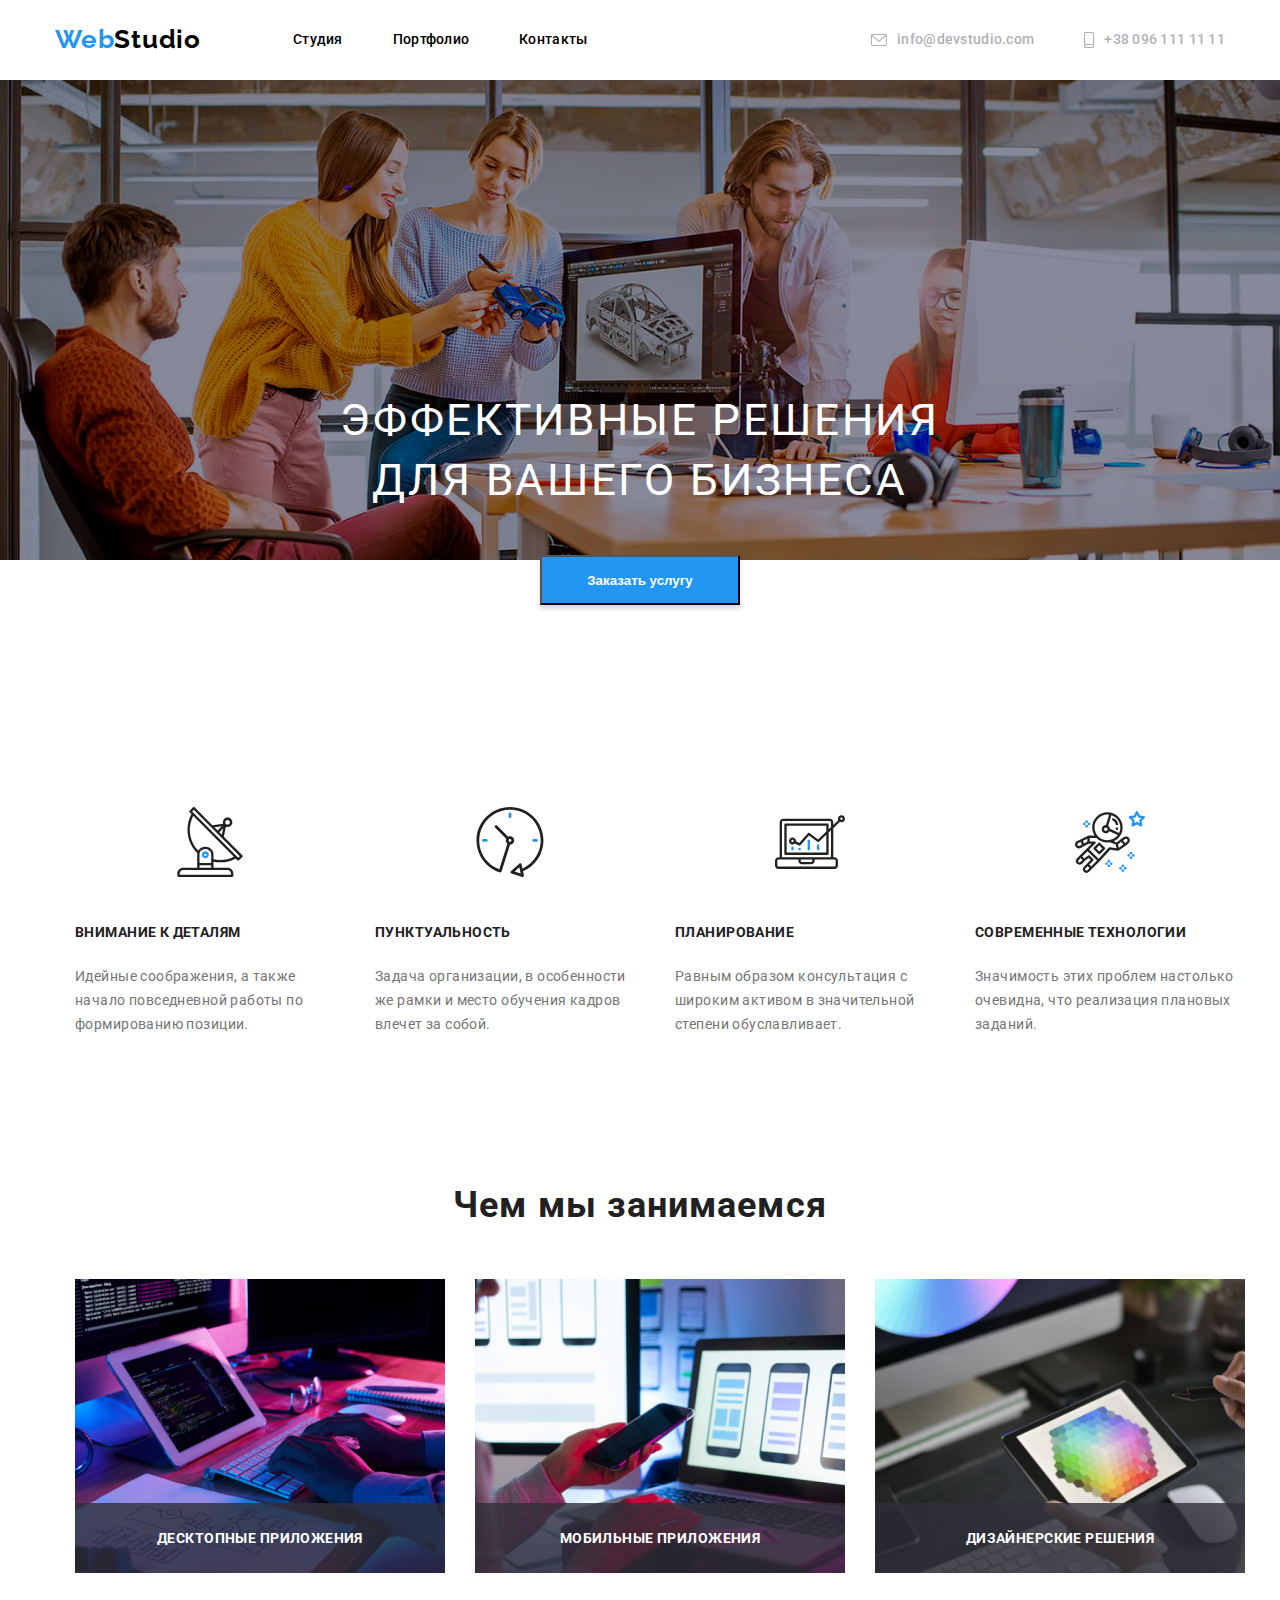
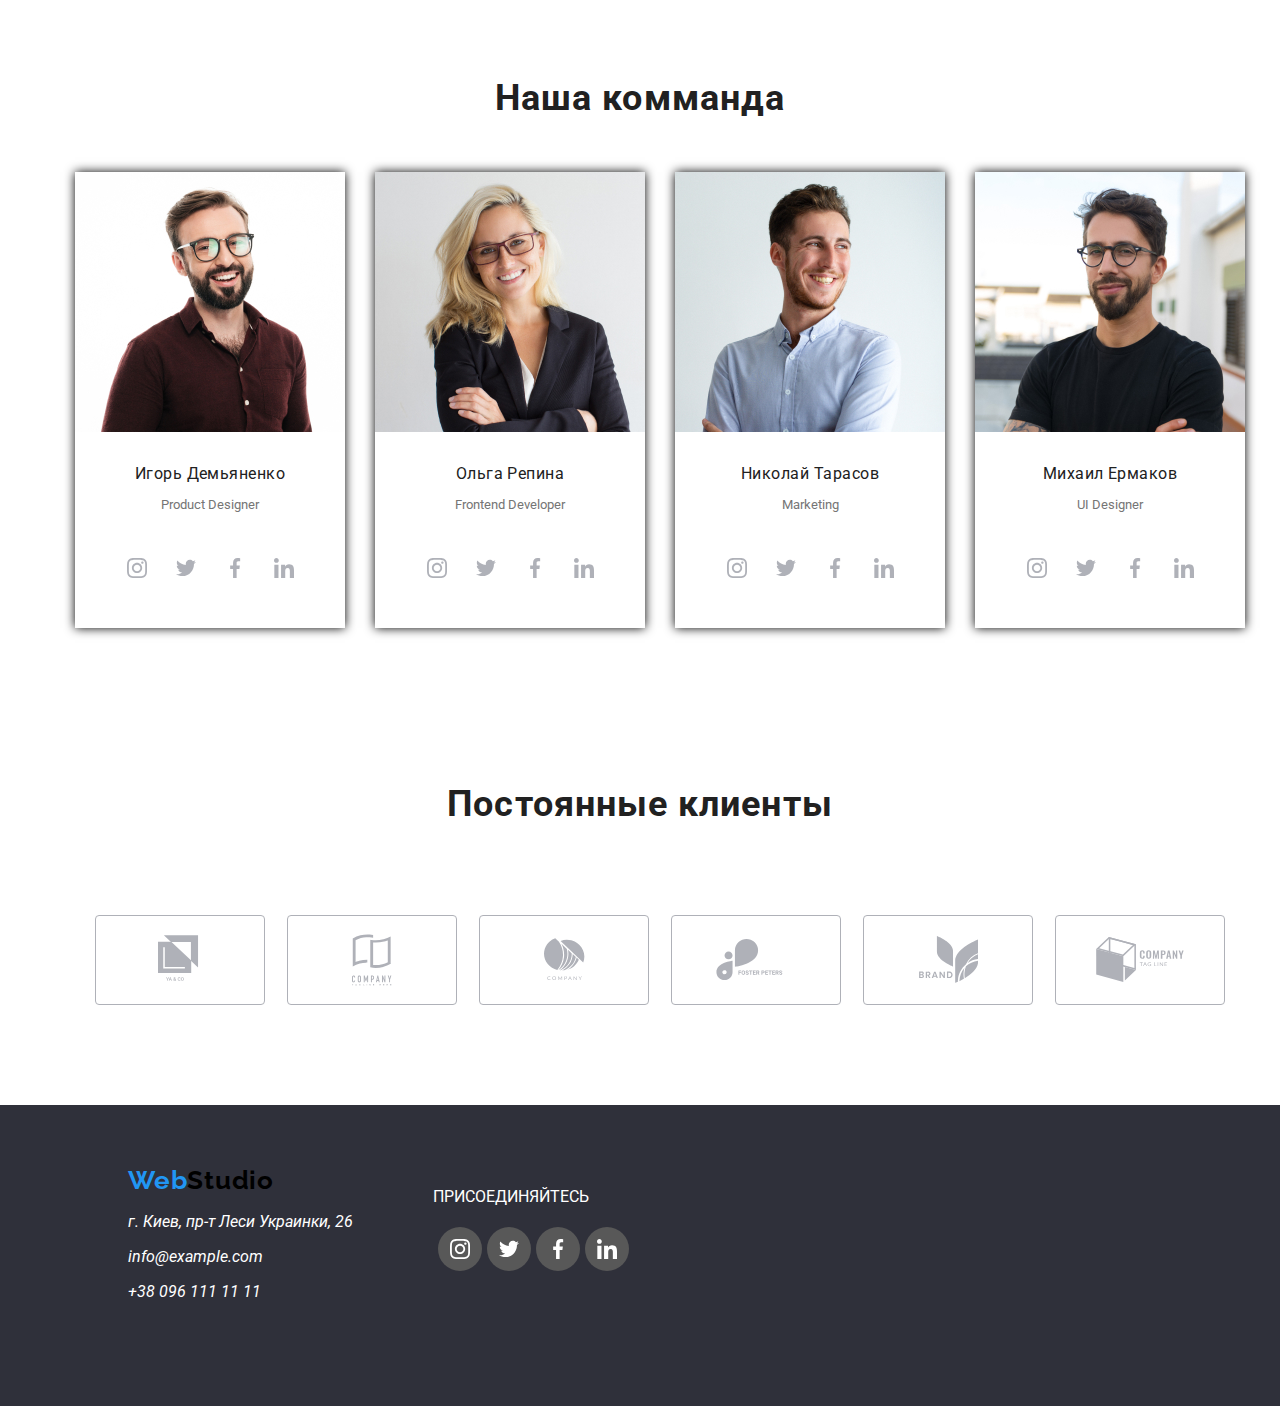
==== commit acd309fc: "Add files via upload" ====
--- a/index.html
+++ b/index.html
@@ -29,43 +29,47 @@
     </style>
   </head>
   <body>
-    <header>
-      <div class="container">
-        <nav class="header-nav">
+    <header class="page-header">
+      <div class="container header">
+        <!--Навігація-->
+        <nav class="nav">
           <a class="logotype" href="./">
-            <span class="logotype-part1">Web</span><span class="logotype-part2">Studio</span>
-          </a>      
-          <div>
-            <ul class="nav-list">
-              <li>
-                <a href="./" class="nav-link current">Студия</a>
-              </li>
-              <li>
-                <a href="./portfolio.html" class="nav-link">Портфолио</a>
-              </li>
-              <li>
-                <a href="#Contacts" class="nav-link">Контакты</a>
-              </li>
-            </ul>
-          </div>
-          <div>
-            <!-- Контакти -->
-            <ul class="contacts-list">
-              <li>
-                <object data="./images/icons/mail.svg" type="image/svg+xml" width="16" height="12"></object>
-                <a href="info@devstudio.com">info@devstudio.com</a>
-              </li>
-              <li>
-                <object data="./images/icons/phone.svg" type="image/svg+xml" width="16" height="12"></object>
-                <a href="tel:380961111111">+38 096 111 11 11</a>
-              </li>
-            </ul>
-          </div>
+            <span class="logotype-part1">Web</span
+            ><span class="logotype-part2">Studio</span>
+          </a>
+
+          <ul class="nav-items">
+            <li>
+              <a class="nav-item" href="./index.html">Студия</a>
+            </li>
+            <li><a class="nav-item" href="./portfolio.html">Портфолио</a></li>
+            <li><a class="nav-item" href="#Contacts">Контакты</a></li>
+          </ul>
         </nav>
+
+        <ul class="header-contacts">
+          <li lang="en">
+            <a class="header-contact" href="mailto:info@devstudio.com">
+              <svg class="svg-contact" width="16" height="12">
+                <use href="./images/svg/icons.svg#icon-envelope"></use>
+              </svg>
+              info@devstudio.com</a
+            >
+          </li>
+          <li>
+            <a class="header-contact" href="tel:+380961111111">
+              <svg class="svg-contact" width="10" height="16">
+                <use href="./images/svg/icons.svg#icon-smartphone"></use>
+              </svg>
+              +38 096 111 11 11</a
+            >
+          </li>
+        </ul>
       </div>
     </header>
 
     <!-- Шапка -->
+
     <div class="hero">
       <div class="divlogo">
         <object class="img-size" data="./images/Logo_Head.svg"></object>
@@ -76,93 +80,88 @@
       </div>
     </div>
 
-    <!-- Особливості -->
-    <div>
-      <ul class="features">
-        <li class="features-card">
-          <object
-            class="vector1"
-            data="./images/Vector1.svg"
-            width="66"
-            height="70"
-          ></object>
-          <h3 class="features-names">Внимание к деталям</h3>
-          <div class="features-text">
-            Идейные соображения, а также начало повседневной работы по
-            формированию позиции.
-          </div>
-        </li>
-        <li class="features-card">
-          <object
-            class="vector1"
-            data="./images/Vector2.svg"
-            width="66"
-            height="70"
-          ></object>
-          <h3 class="features-names">Пунктуальность</h3>
-          <div class="features-text">
-            Задача организации, в особенности же рамки и место обучения кадров
-            влечет за собой.
-          </div>
-        </li>
-        <li class="features-card">
-          <object
-            class="vector1"
-            data="./images/Vector3.svg"
-            width="66"
-            height="70"
-          ></object>
-          <h3 class="features-names">Планирование</h3>
-          <div class="features-text">
-            Равным образом консультация с широким активом в значительной степени
-            обуславливает.
-          </div>
-        </li>
-        <li class="features-card">
-          <object
-            class="vector1"
-            data="./images/Vector4.svg"
-            width="66"
-            height="70"
-          ></object>
-          <h3 class="features-names">Современные технологии</h3>
-          <div class="features-text">
-            Значимость этих проблем настолько очевидна, что реализация плановых
-            заданий.
-          </div>
-        </li>
-      </ul>
-    </div>
-
-    <!-- Чим ми займаємось -->
-    <div class="working-command-section">
-      <div>
-        <h2 class="working-command-title">Чем мы занимаемся</h2>
-      </div>
-      <ul class="ourworking">
-        <li class="ourworking-card">
-          <img
-            class="img-size"
-            src="./images/1.jpg"
-            alt="Разработка HTML страниц"
-          />
-        </li>
-        <li class="ourworking-card">
-          <img
-            class="img-size"
-            src="./images/2.jpg"
-            alt="Разработка HTML страниц для мобильных телефонов"
-          />
-        </li>
-        <li class="ourworking-card">
-          <img
-            class="img-size"
-            src="./images/3.jpg"
-            alt="Разработка HTML страниц для планшетов"
-          />
-        </li>
-      </ul>
-    </div>
+    <section class="section-studio container">
+      <!-- Особливості -->
+      <div class="working-command-section">
+        <ul class="features">
+          <li>
+            <div>
+              <svg class="features-icon" height="70" width="70">
+                <use href="./images/svg/icons.svg#icon-antenna"></use>
+              </svg>
+            </div>
+            <h3 class="features-names">Внимание к деталям</h3>
+            <div class="features-text">
+              Идейные соображения, а также начало повседневной работы по
+              формированию позиции.
+            </div>
+          </li>
+          <li>
+            <div>
+              <svg class="features-icon" height="70" width="70">
+                <use href="./images/svg/icons.svg#icon-clock"></use>
+              </svg>
+            </div>
+            <h3 class="features-names">Пунктуальность</h3>
+            <div class="features-text">
+              Задача организации, в особенности же рамки и место обучения кадров
+              влечет за собой.
+            </div>
+          </li>
+          <li>
+            <div>
+              <svg class="features-icon" height="70" width="70">
+                <use href="./images/svg/icons.svg#icon-diagram"></use>
+              </svg>
+            </div>
+            <h3 class="features-names">Планирование</h3>
+            <div class="features-text">
+              Равным образом консультация с широким активом в значительной
+              степени обуславливает.
+            </div>
+          </li>
+          <li>
+            <div>
+              <svg class="features-icon" height="70" width="70">
+                <use href="./images/svg/icons.svg#icon-astronaut"></use>
+              </svg>
+            </div>
+            <h3 class="features-names">Современные технологии</h3>
+            <div class="features-text">
+              Значимость этих проблем настолько очевидна, что реализация
+              плановых заданий.
+            </div>
+          </li>
+        </ul>
+      </div>
+
+      <!-- Чим ми займаємось -->
+      <div class="working-command-section">
+        <div>
+          <h2 class="working-command-title">Чем мы занимаемся</h2>
+        </div>
+        <ul class="ourworking">
+          <li class="ourworking-card">
+            <div class="ourworking-card-container">
+              <img src="./images/1.jpg" alt="Десктопные приложения" />
+              <div class="ourworking-desription">десктопные приложения</div>
+            </div>
+          </li>
+          <li class="ourworking-card">
+            <div class="ourworking-card-container">
+              <img src="./images/2.jpg" alt="Мобильные приложения" />
+              <div class="ourworking-desription">Мобильные приложения</div>
+            </div>
+          </li>
+          <li class="ourworking-card">
+            <div class="ourworking-card-container">
+              <img src="./images/3.jpg" alt="Дизайнерские решения" />
+              <div class="ourworking-desription">дизайнерские решения</div>
+            </div>
+          </li>
+        </ul>
+      </div>
+    </section>
 
     <!-- Наша команда -->
     <div class="working-command-section">
@@ -175,26 +174,34 @@
           <div class="ourcommand-names">Игорь Демьяненко</div>
           <p class="ourcommand-profi">Product Designer</p>
           <div>
-            <ul class="socialnetworks-links">
-              <li class="socialnetworks-item">
-                <a href="./">
-                  <img src="./images/icons/social-instagram.svg" alt="" />
-                </a>
-              </li>
-              <li class="socialnetworks-item">
-                <a href="./">
-                  <img src="./images/icons/social-twitter.svg" alt="" />
-                </a>
-              </li>
-              <li class="socialnetworks-item">
-                <a href="./">
-                  <img src="./images/icons/social-facebook.svg" alt="" />
-                </a>
-              </li>
-              <li class="socialnetworks-item">
-                <a href="./">
-                  <img src="./images/icons/social-linkedin.svg" alt="" />
-                </a>
+            <ul class="social">
+              <li>
+                <button class="social-button">
+                  <svg class="button-icon" width="44" height="44">
+                    <use href="./images/svg/icons.svg#icon-instagram"></use>
+                  </svg>
+                </button>
+              </li>
+              <li>
+                <button class="social-button">
+                  <svg class="button-icon" width="44" height="44">
+                    <use href="./images/svg/icons.svg#icon-twitter"></use>
+                  </svg>
+                </button>
+              </li>
+              <li>
+                <button class="social-button">
+                  <svg class="button-icon" width="44" height="44">
+                    <use href="./images/svg/icons.svg#icon-facebook"></use>
+                  </svg>
+                </button>
+              </li>
+              <li>
+                <button class="social-button">
+                  <svg class="button-icon" width="44" height="44">
+                    <use href="./images/svg/icons.svg#icon-linkedin"></use>
+                  </svg>
+                </button>
               </li>
             </ul>
           </div>
@@ -204,26 +211,34 @@
           <div class="ourcommand-names">Ольга Репина</div>
           <p class="ourcommand-profi">Frontend Developer</p>
           <div>
-            <ul class="socialnetworks-links">
-              <li class="socialnetworks-item">
-                <a href="./">
-                  <img src="./images/icons/social-instagram.svg" alt="" />
-                </a>
-              </li>
-              <li class="socialnetworks-item">
-                <a href="./">
-                  <img src="./images/icons/social-twitter.svg" alt="" />
-                </a>
-              </li>
-              <li class="socialnetworks-item">
-                <a href="./">
-                  <img src="./images/icons/social-facebook.svg" alt="" />
-                </a>
-              </li>
-              <li class="socialnetworks-item">
-                <a href="./">
-                  <img src="./images/icons/social-linkedin.svg" alt="" />
-                </a>
+            <ul class="social">
+              <li>
+                <button class="social-button">
+                  <svg class="button-icon" width="44" height="44">
+                    <use href="./images/svg/icons.svg#icon-instagram"></use>
+                  </svg>
+                </button>
+              </li>
+              <li>
+                <button class="social-button">
+                  <svg class="button-icon" width="44" height="44">
+                    <use href="./images/svg/icons.svg#icon-twitter"></use>
+                  </svg>
+                </button>
+              </li>
+              <li>
+                <button class="social-button">
+                  <svg class="button-icon" width="44" height="44">
+                    <use href="./images/svg/icons.svg#icon-facebook"></use>
+                  </svg>
+                </button>
+              </li>
+              <li>
+                <button class="social-button">
+                  <svg class="button-icon" width="44" height="44">
+                    <use href="./images/svg/icons.svg#icon-linkedin"></use>
+                  </svg>
+                </button>
               </li>
             </ul>
           </div>
@@ -233,26 +248,34 @@
           <div class="ourcommand-names">Николай Тарасов</div>
           <p class="ourcommand-profi">Marketing</p>
           <div>
-            <ul class="socialnetworks-links">
-              <li class="socialnetworks-item">
-                <a href="./">
-                  <img src="./images/icons/social-instagram.svg" alt="" />
-                </a>
-              </li>
-              <li class="socialnetworks-item">
-                <a href="./">
-                  <img src="./images/icons/social-twitter.svg" alt="" />
-                </a>
-              </li>
-              <li class="socialnetworks-item">
-                <a href="./">
-                  <img src="./images/icons/social-facebook.svg" alt="" />
-                </a>
-              </li>
-              <li class="socialnetworks-item">
-                <a href="./">
-                  <img src="./images/icons/social-linkedin.svg" alt="" />
-                </a>
+            <ul class="social">
+              <li>
+                <button class="social-button">
+                  <svg class="button-icon" width="44" height="44">
+                    <use href="./images/svg/icons.svg#icon-instagram"></use>
+                  </svg>
+                </button>
+              </li>
+              <li>
+                <button class="social-button">
+                  <svg class="button-icon" width="44" height="44">
+                    <use href="./images/svg/icons.svg#icon-twitter"></use>
+                  </svg>
+                </button>
+              </li>
+              <li>
+                <button class="social-button">
+                  <svg class="button-icon" width="44" height="44">
+                    <use href="./images/svg/icons.svg#icon-facebook"></use>
+                  </svg>
+                </button>
+              </li>
+              <li>
+                <button class="social-button">
+                  <svg class="button-icon" width="44" height="44">
+                    <use href="./images/svg/icons.svg#icon-linkedin"></use>
+                  </svg>
+                </button>
               </li>
             </ul>
           </div>
@@ -262,26 +285,34 @@
           <div class="ourcommand-names">Михаил Ермаков</div>
           <p class="ourcommand-profi">UI Designer</p>
           <div>
-            <ul class="socialnetworks-links">
-              <li class="socialnetworks-item">
-                <a href="./">
-                  <img src="./images/icons/social-instagram.svg" alt="" />
-                </a>
-              </li>
-              <li class="socialnetworks-item">
-                <a href="./">
-                  <img src="./images/icons/social-twitter.svg" alt="" />
-                </a>
-              </li>
-              <li class="socialnetworks-item">
-                <a href="./">
-                  <img src="./images/icons/social-facebook.svg" alt="" />
-                </a>
-              </li>
-              <li class="socialnetworks-item">
-                <a href="./">
-                  <img src="./images/icons/social-linkedin.svg" alt="" />
-                </a>
+            <ul class="social">
+              <li>
+                <button class="social-button">
+                  <svg class="button-icon" width="44" height="44">
+                    <use href="./images/svg/icons.svg#icon-instagram"></use>
+                  </svg>
+                </button>
+              </li>
+              <li>
+                <button class="social-button">
+                  <svg class="button-icon" width="44" height="44">
+                    <use href="./images/svg/icons.svg#icon-twitter"></use>
+                  </svg>
+                </button>
+              </li>
+              <li>
+                <button class="social-button">
+                  <svg class="button-icon" width="44" height="44">
+                    <use href="./images/svg/icons.svg#icon-facebook"></use>
+                  </svg>
+                </button>
+              </li>
+              <li>
+                <button class="social-button">
+                  <svg class="button-icon" width="44" height="44">
+                    <use href="./images/svg/icons.svg#icon-linkedin"></use>
+                  </svg>
+                </button>
               </li>
             </ul>
           </div>
@@ -290,41 +321,41 @@
     </div>
 
     <!-- Постійні клієнти -->
-    <div class="working-command-section">
+    <section class="clients-section container">
       <h2 class="working-command-title">Постоянные клиенты</h2>
-      <ul class="ourclients">
-        <li class="ourclients-item">
-          <a href="./">
-            <img src="./images/icons/Client1.svg" alt="" />
-          </a>
-        </li>
-        <li class="ourclients-item">
-          <a href="./">
-            <img src="./images/icons/Client2.svg" alt="" />
-          </a>
-        </li>
-        <li class="ourclients-item">
-          <a href="./">
-            <img src="./images/icons/Client3.svg" alt="" />
-          </a>
-        </li>
-        <li class="ourclients-item">
-          <a href="./">
-            <img src="./images/icons/Client4.svg" alt="" />
-          </a>
-        </li>
-        <li class="ourclients-item">
-          <a href="./">
-            <img src="./images/icons/Client5.svg" alt="" />
-          </a>
-        </li>
-        <li class="ourclients-item">
-          <a href="./">
-            <img src="./images/icons/Client6.svg" alt="" />
-          </a>
+      <ul class="clients-set">
+        <li class="clients-item">
+          <svg class="clients-icon" width="44.27px" height="49.23px">
+            <use href="./images/svg/icons.svg#icon-logo"></use>
+          </svg>
+        </li>
+        <li class="clients-item">
+          <svg class="clients-icon" width="40" height="52">
+            <use href="./images/svg/icons.svg#icon-logo-2"></use>
+          </svg>
+        </li>
+        <li class="clients-item">
+          <svg class="clients-icon" width="41" height="42.6">
+            <use href="./images/svg/icons.svg#icon-logo-3"></use>
+          </svg>
+        </li>
+        <li class="clients-item">
+          <svg class="clients-icon" width="79.66" height="42.02">
+            <use href="./images/svg/icons.svg#icon-logo-4"></use>
+          </svg>
+        </li>
+        <li class="clients-item">
+          <svg class="clients-icon" width="59" height="47">
+            <use href="./images/svg/icons.svg#icon-logo-5"></use>
+          </svg>
+        </li>
+        <li class="clients-item">
+          <svg class="clients-icon" width="88.48" height="45.44">
+            <use href="./images/svg/icons.svg#icon-logo-6"></use>
+          </svg>
         </li>
       </ul>
-    </div>
+    </section>
 
     <footer>
       <div class="main-footer">
@@ -352,25 +383,33 @@
             <div class="socialfooter-title">ПРИСОЕДИНЯЙТЕСЬ</div>
             <div>
               <ul class="socialfooter-links">
-                <li class="socialfooter-item">
-                  <a href="./">
-                    <img src="./images/icons/social-instagram-big.svg" alt="" />
-                  </a>
+                <li>
+                  <button class="social-button-footer">
+                    <svg class="button-icon" width="20" height="20">
+                      <use href="./images/svg/icons.svg#icon-instagram"></use>
+                    </svg>
+                  </button>
                 </li>
-                <li class="socialfooter-item">
-                  <a href="./">
-                    <img src="./images/icons/social-twitter-big.svg" alt="" />
-                  </a>
+                <li>
+                  <button class="social-button-footer">
+                    <svg class="button-icon" width="20" height="20">
+                      <use href="./images/svg/icons.svg#icon-twitter"></use>
+                    </svg>
+                  </button>
                 </li>
-                <li class="socialfooter-item">
-                  <a href="./">
-                    <img src="./images/icons/social-facebook-big.svg" alt="" />
-                  </a>
+                <li>
+                  <button class="social-button-footer">
+                    <svg class="button-icon" width="20" height="20">
+                      <use href="./images/svg/icons.svg#icon-facebook"></use>
+                    </svg>
+                  </button>
                 </li>
-                <li class="socialfooter-item">
-                  <a href="./">
-                    <img src="./images/icons/social-linkedin-big.svg" alt="" />
-                  </a>
+                <li>
+                  <button class="social-button-footer">
+                    <svg class="button-icon" width="20" height="20">
+                      <use href="./images/svg/icons.svg#icon-linkedin"></use>
+                    </svg>
+                  </button>
                 </li>
               </ul>
             </div>
--- a/css/styles.css
+++ b/css/styles.css
@@ -1,86 +1,47 @@
 body {
   font-family: "Roboto", sans-serif;
   font-style: normal;
+  margin: 0;
 }
 
 /* ------------------ */
 .header .container {
   color: #ffffff;
-  position: absolute;
 }
 
 .container {
-  margin-bottom: 24px;
-  height: 80px;
+  width: 1200px;
   padding: 0 15px;
   margin: 0 auto;
-  display: flex;
   box-sizing: border-box;
   display: flex;
 }
 
-.header a {
-  color: #ffffff;
-  font-size: 12px;
-}
-
-.nav-link {
-  display: flex;
-}
-
-.header-nav,
-.nav-list,
-.contacts-list {
-  display: flex;
-  list-style-type: none;
-}
-
-.nav-list {
-  padding-top: 32px;
-  padding-bottom: 32px;
-}
-
-.header-nav {
-  padding-left: 10%; /*215px;*/
+.page-header {
+  top: 0;
+  background-color: #ffffff;
+  width: 100%;
+  z-index: 1;
+}
+
+.header {
+  display: flex;
   align-items: center;
-}
-
-.nav-list li {
-  margin: 25px;
-}
-
-.contacts-list {
-  padding-top: 32px;
-  padding-bottom: 32px;
-}
-
-.contacts-list li {
-  margin: 25px;
-}
-
-.contacts-list li:not(:last-child) {
-  margin-right: 40px;
-}
-
-.nav-link:hover {
-  color: #2196f3;
-}
-
-.header {
-  position: absolute;
-  bottom: -399px;
-  transform: rotate(-90deg);
-  z-index: 2;
+  min-height: 80px;
+  margin: auto;
+  padding: 0 15px;
 }
 
 .logotype {
   padding-top: 24px;
   padding-bottom: 25px;
+  font-family: Raleway, sans-serif;
   width: 145px;
   height: 31px;
   font-family: Raleway;
   font-style: normal;
-  font-weight: bold;
+  font-weight: 700;
+  line-height: 1.2;
   font-size: 26px;
   line-height: 31px;
   letter-spacing: 0.03em;
@@ -95,27 +56,99 @@
   color: #000000;
 }
 
+.nav > .logotype {
+  margin-right: 93px;
+  padding: 13px 0;
+}
+
+.nav,
+.nav-items,
+.header-contacts {
+  display: flex;
+  align-items: center;
+  padding: 0;
+  margin: 0;
+  list-style-type: none;
+  color: #757575;
+}
+
+.nav-items li:not(:last-child),
+.header-contacts li:not(:last-child) {
+  margin-right: 50px;
+}
+
+.nav-item {
+  color: #000000;
+  display: inline-block;
+  text-decoration: none;
+  font-weight: 500;
+  font-size: 14px;
+  line-height: 1.14;
+  letter-spacing: 0.02em;
+  padding: 32px 0;
+}
+
+.header-contact {
+  font-weight: 500;
+  font-size: 14px;
+  line-height: 1.14;
+  letter-spacing: 0.02em;
+  text-decoration: none;
+  color: #afb1b8;
+  padding: 32px 0;
+  display: flex;
+  align-items: center;
+  transition: color 250ms cubic-bezier(0.4, 0, 0.2, 1);
+}
+
+.svg-contact {
+  margin-right: 10px;
+  fill: currentColor;
+}
+
+.header-contacts {
+  margin-left: auto;
+}
+
+.active > a::after {
+  content: "";
+  position: absolute;
+  bottom: -1px;
+  left: 0;
+  display: block;
+  text-decoration: underline;
+  height: 4px;
+  width: 100%;
+  background-color: #2196f3;
+  border-radius: 2px;
+}
+
+li.active > a {
+  position: relative;
+  color: #2196f3;
+}
+
+.header-contact:hover,
+.header-contact:focus,
+.nav-item:hover,
+.nav-item:focus {
+  color: #2196f3;
+}
 /*-------------------*/
 
 .divlogo {
-  position: absolute;
+  /*position: absolute;*/
   width: 100%;
 }
 
 .hero {
-  width: 1600px;
   height: 600px;
   left: 0px;
   top: 80px;
-  max-width: 1600px;
 }
 
 .hero-title {
   position: absolute;
-  padding-top: 100px;
-  padding-bottom: 200px;
-  padding-left: 452px;
-  padding-right: 452px;
   width: 696px;
   height: 120px;
   top: 50%;
@@ -135,7 +168,7 @@
   margin-top: 40px;
   width: 200px;
   height: 50px;
-  top: 50%;
+  top: 60%;
   left: 50%;
   transform: translate(-50%, -50%);
   color: #ffffff;
@@ -144,37 +177,29 @@
   /*  border-radius: 4px;*/
 }
 
-.vector1 {
-  padding-bottom: 25px;
-  /*  padding-top: 25px;*/
-  padding-left: 102.34px;
-  padding-right: 102.34px;
-}
-
-.vectors {
-  width: 270px;
-  height: 120px;
-  background: hsl(250, 37%, 97%);
+.section-studio {
+  display: block;
 }
 
 .features {
-  padding-left: 10%;
-  padding-right: 10%;
-  width: auto;
-  align-self: center;
+  padding-top: 94px;
+  padding-bottom: 94px;
   font-size: small;
   list-style-type: none;
   display: flex;
-  justify-content: center;
-}
-
-.features-card {
-  margin: 0 15px;
+  justify-content: space-between;
+}
+
+.features li {
+  width: 270px;
+}
+
+.features li:not(:last-child) {
+  margin-right: 30px;
 }
 
 .features-names {
   padding-bottom: 10px;
-  width: 270px;
   height: 16px;
   left: 515px;
   top: 774px;
@@ -189,7 +214,6 @@
 }
 
 .features-text {
-  width: 270px;
   height: 75px;
   left: 515px;
   top: 800px;
@@ -202,13 +226,21 @@
   color: #757575;
 }
 
+.features-icon {
+  padding-left: 100px;
+  padding-right: 100px;
+  padding-bottom: 30px;
+  width: 70px;
+  height: 70px;
+  cursor: pointer;
+  fill: currentColor;
+  justify-content: center;
+}
+
 .ourworking {
   padding-top: 100px;
-  padding-bottom: 10px;
-  /*padding-left: 10%;
-  padding-right: 10%;*/
+  padding-bottom: 50px;
   align-content: center;
-  align-tracks: normal;
   font-size: small;
   list-style-type: none;
   display: flex;
@@ -219,18 +251,35 @@
   margin: 0 15px;
 }
 
-.working-command-section {
-  padding-top: 94px;
-  padding: 0 15px;
-  margin: 20px auto;
-  display: flex;
+.ourworking-card-container {
+  position: relative;
+}
+
+.ourworking-desription {
+  position: absolute;
+  bottom: 3px;
+  padding-top: 27px;
+  padding-bottom: 27px;
+  left: 0px;
+  right: 0px;
+  background-color: black;
+  color: white;
+  padding-left: 20px;
+  padding-right: 20px;
+  color: #ffffff;
+  font-style: normal;
+  font-weight: bold;
+  font-size: 14px;
+  line-height: 16px;
+  text-align: center;
+  letter-spacing: 0.03em;
+  text-transform: uppercase;
+  background: rgba(47, 48, 58, 0.8);
 }
 
 .ourcommand {
   padding-top: 100px;
   padding-bottom: 10px;
-  /*padding-left: 10%;
-  padding-right: 10%;*/
   align-content: center;
   text-align: center;
   font-size: small;
@@ -242,6 +291,29 @@
 .ourcommand-card {
   margin: 0 15px;
   box-shadow: 0 0 10px rgba(0, 0, 0, 1);
+}
+
+.ourcommand-names {
+  padding-top: 30px;
+  align-content: center;
+  color: #212121;
+  font-family: Roboto;
+  font-style: normal;
+  font-size: 16px;
+  line-height: 18.75px;
+  text-align: center;
+  letter-spacing: 0.03em;
+}
+
+.ourcommand-profi {
+  color: #757575;
+}
+
+.working-command-section {
+  padding: 0 15px;
+  margin: 20px auto;
+  display: flex;
+  justify-content: center;
 }
 
 .working-command-title {
@@ -258,48 +330,67 @@
   letter-spacing: 0.03em;
 }
 
-.ourcommand-names {
-  padding-top: 30px;
-  align-content: center;
-  color: #212121;
-  font-family: Roboto;
-  font-style: normal;
-  font-size: 16px;
-  line-height: 18.75px;
-  text-align: center;
-  letter-spacing: 0.03em;
-}
-
 .working-command-list {
   padding-left: 30px;
   padding-top: 50px;
   padding-bottom: 24px;
 }
 
-.ourcommand-profi {
-  color: #757575;
-}
-
-.ourclients {
+/* Постійні клієнти */
+.clients-section {
+  padding-top: 94px;
+  display: block;
+}
+
+.clients-title {
+  display: block;
+  font-weight: bold;
+  font-size: 36px;
+  line-height: 1.167;
+  letter-spacing: 0.03em;
+}
+
+.clients-set {
   padding-top: 100px;
-  padding-bottom: 10px;
-  /*padding-left: 10%;
-  padding-right: 10%;*/
-  align-content: center;
-  text-align: center;
-  font-size: small;
-  list-style-type: none;
+  padding-bottom: 100px;
+  margin: 0;
+  list-style: none;
+  display: flex;
+  flex-wrap: wrap;
+  justify-content: space-between;
+}
+
+.clients-item {
+  margin-top: 50px;
+  background: #ffffff;
+  border: 1px solid #afb1b8;
+  box-sizing: border-box;
+  border-radius: 4px;
+  max-width: 210px;
+  min-width: 170px;
+  cursor: pointer;
+  fill: currentColor;
+  height: 90px;
   display: flex;
   justify-content: center;
-}
-
-.ourclients-item {
-  margin: 0 15px;
-}
-
-.ourclients-item:hover {
-  stroke: white;
-  background-color: #2196f3; /*???*/
+  align-items: center;
+  color: #afb1b8;
+  transition: color 250ms cubic-bezier(0.4, 0, 0.2, 1),
+    border 250ms cubic-bezier(0.4, 0, 0.2, 1);
+}
+
+.clients-item:not(:last-child) {
+  margin-right: 15px;
+}
+
+.clients-item:hover {
+  color: #2196f3;
+  border: 1px solid #2196f3;
+}
+
+.clients-icon {
+  fill: currentColor;
+  padding: 0 12px;
 }
 
 .img-size {
@@ -386,19 +477,26 @@
 .portfolio {
   padding-top: 94px;
   padding-bottom: 94px;
-  /*padding-left: 10%;
-  padding-right: 10%;*/
+  /*margin-left: 10%;
+  margin-right: 10%;*/
   align-self: center;
 }
 
 .link-portfolio-menu {
-  padding-left: 280px;
-  padding-bottom: 50px;
+  background: #f5f4fa;
+  color: #212121;
   font-size: small;
   align-self: auto;
   text-align: center;
   list-style-type: none;
   display: flex;
+  font-style: normal;
+  font-weight: 500;
+  font-size: 16px;
+  line-height: 1.625;
+  border-radius: 4px;
+  letter-spacing: 0.03em;
+  justify-content: center;
 }
 
 .link-portfolio-list {
@@ -410,17 +508,18 @@
 }
 
 .link-portfolio-list:hover {
-  /*color: #ffffff;
-  background: #2196f3;*/
-  box-shadow: 0 0 10px rgba(0, 0, 0, 1);
+  color: #ffffff;
+  background: #2196f3;
+  box-shadow: 0px 3px 1px rgba(0, 0, 0, 0.1), 0px 1px 2px rgba(0, 0, 0, 0.08),
+    0px 2px 2px rgba(0, 0, 0, 0.12);
 }
 
 .portfolio-photo {
-  left: 615px;
   top: 262px;
   display: inline-table;
-  margin: 15px;
+  margin-top: 15px;
   padding: 3px;
+  flex-basis: auto;
 }
 
 .portfolio-photo:hover {
@@ -457,54 +556,116 @@
   font-size: small;
 }
 
+.portfolio-container {
+  max-width: 1200px;
+  padding-left: 15px;
+  padding-right: 15px;
+  margin-left: auto;
+  margin-right: auto;
+}
+
 .hr {
   margin: 0;
-  padding: 4px;
-}
-
-.socialnetworks-links {
+  flex-wrap: wrap;
+}
+
+.social {
   padding-left: 32px;
   padding-right: 32px;
   padding-top: 16px;
   padding-bottom: 30px;
   list-style-type: none;
-  display: flex;
+  display: inline-flex;
   justify-content: space-between;
 }
 
-.socialnetworks-item {
-  margin: 0 5px;
-}
-
-.socialnetworks-item:hover {
-  color: #2196f3;
-  /*box-shadow: 0 0 10px rgba(0, 0, 0, 1);*/
+.social li {
+  margin: 5px;
+}
+
+.social li:not(:last-child) {
+  margin-right: 0px;
+}
+
+.social-button {
+  color: #afb1b8;
+  background: #fff;
+}
+
+.social-button,
+.social-button-footer {
+  padding: 0;
+  border: 0;
+  width: 44px;
+  height: 44px;
+  border-radius: 50%;
+  cursor: pointer;
+  align-items: flex-start;
+  display: inline-block;
+  text-align: center;
+  color: #afb1b8;
+  transition: color 250ms cubic-bezier(0.4, 0, 0.2, 1),
+    background 250ms cubic-bezier(0.4, 0, 0.2, 1);
+}
+
+.social-button-footer {
+  background: transparent;
+}
+
+.button-icon {
+  width: 20px;
+  height: 20px;
+  fill: currentColor;
+  text-align: center;
+  margin: 12px;
+}
+
+.social-button:hover,
+.social-button-footer:hover {
+  color: #fff;
+  background: #2196f3;
+}
+
+.socialfooter-links li {
+  margin: 5px;
+}
+
+.socialfooter-links li:not(:last-child) {
+  margin-right: 0px;
+}
+
+.social-button-footer {
+  color: #fff;
+  /*background: transparent;*/
+  background: rgb(88, 88, 88);
 }
 
 .socialfooter {
   background-color: #2f303a;
   padding-top: 72px;
   padding-bottom: 100px;
-  padding-left: 70px;
-  /*padding-right: 215px;*/
-  color: #ffffff;
-  margin: 10px auto;
+  color: #ffffff;
+  margin: 10px;
 }
 
 .socialfooter-links {
   padding-left: 70px;
-  /*padding-top: 72px;*/
   list-style-type: none;
   display: flex;
-}
-
-.socialfooter-item {
+  margin-top: 16px;
+  justify-content: space-between;
+}
+
+.socialnetworks-item {
   margin: 0 5px;
+}
+
+.socialnetworks-item:hover {
+  color: #2196f3;
 }
 
 .socialfooter-title {
   padding-left: 70px;
-  /*padding-top: 72px;*/
   color: #ffffff;
 }
 
